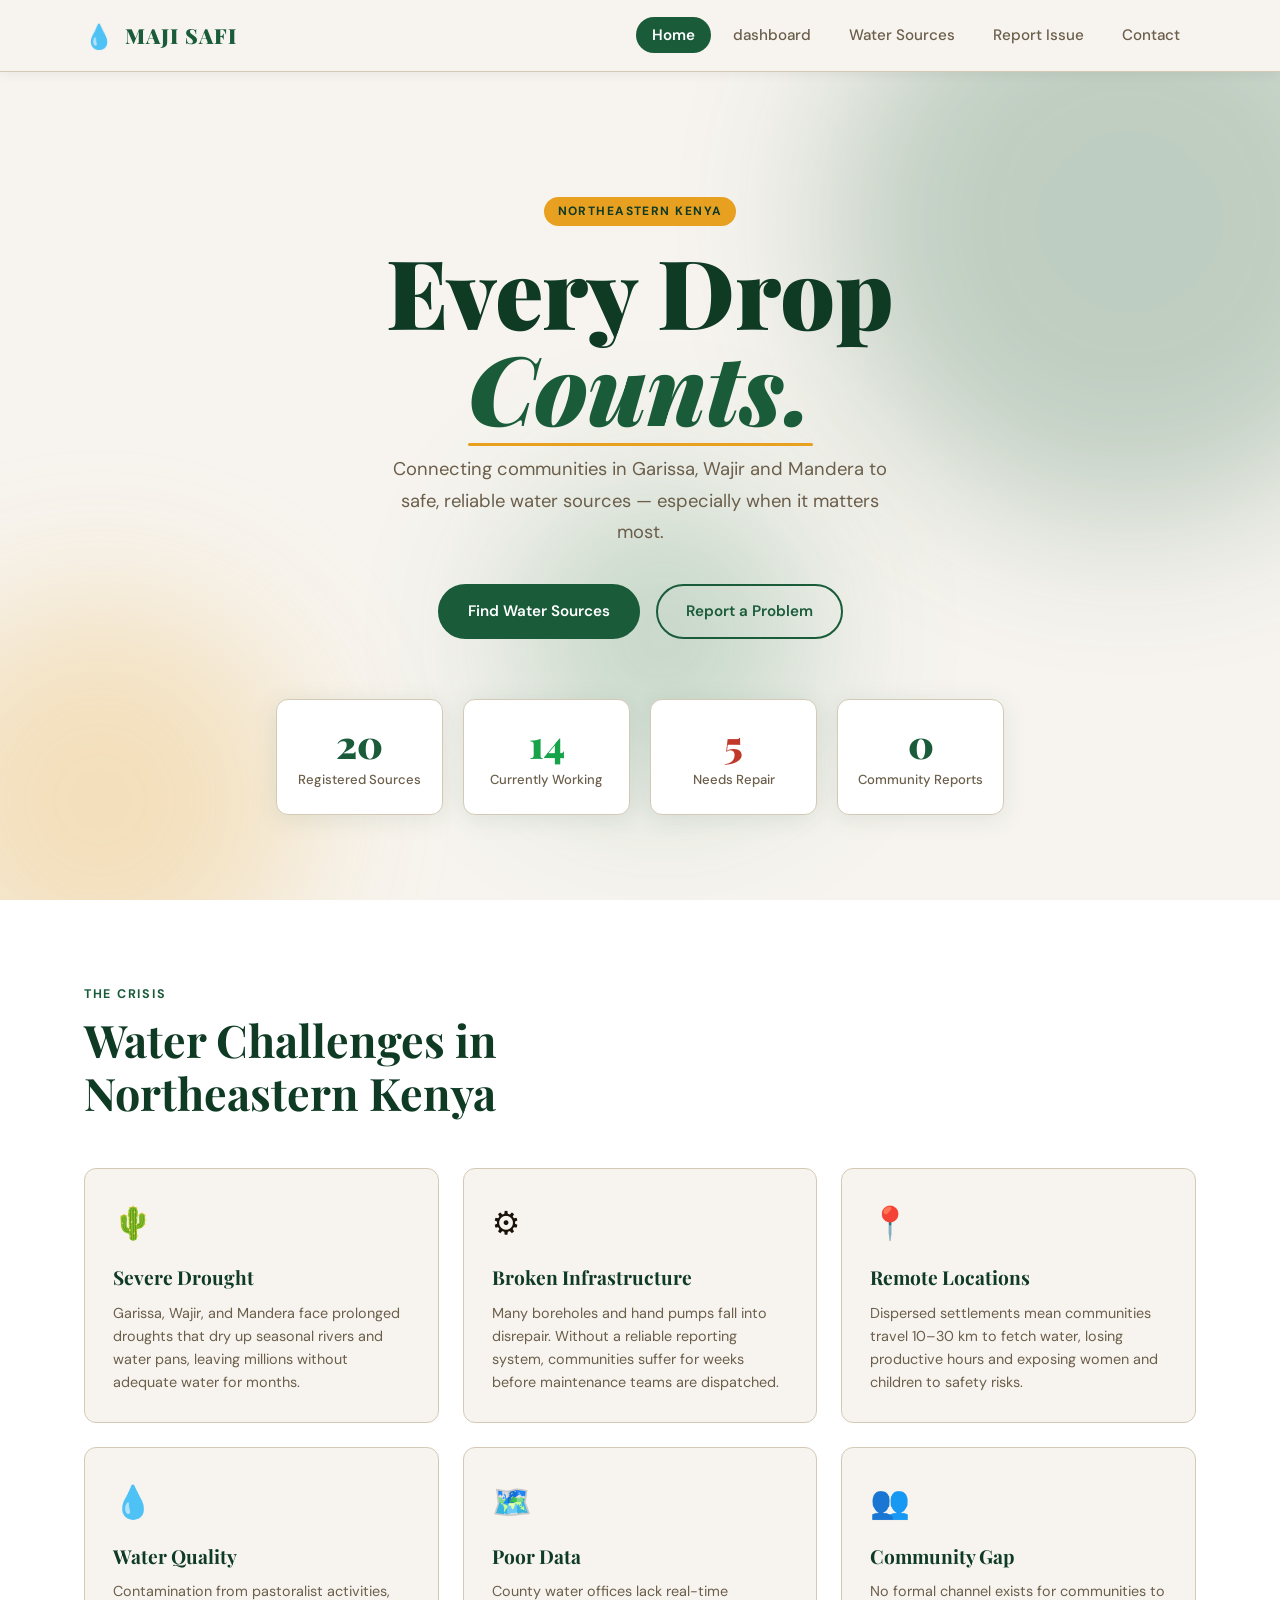
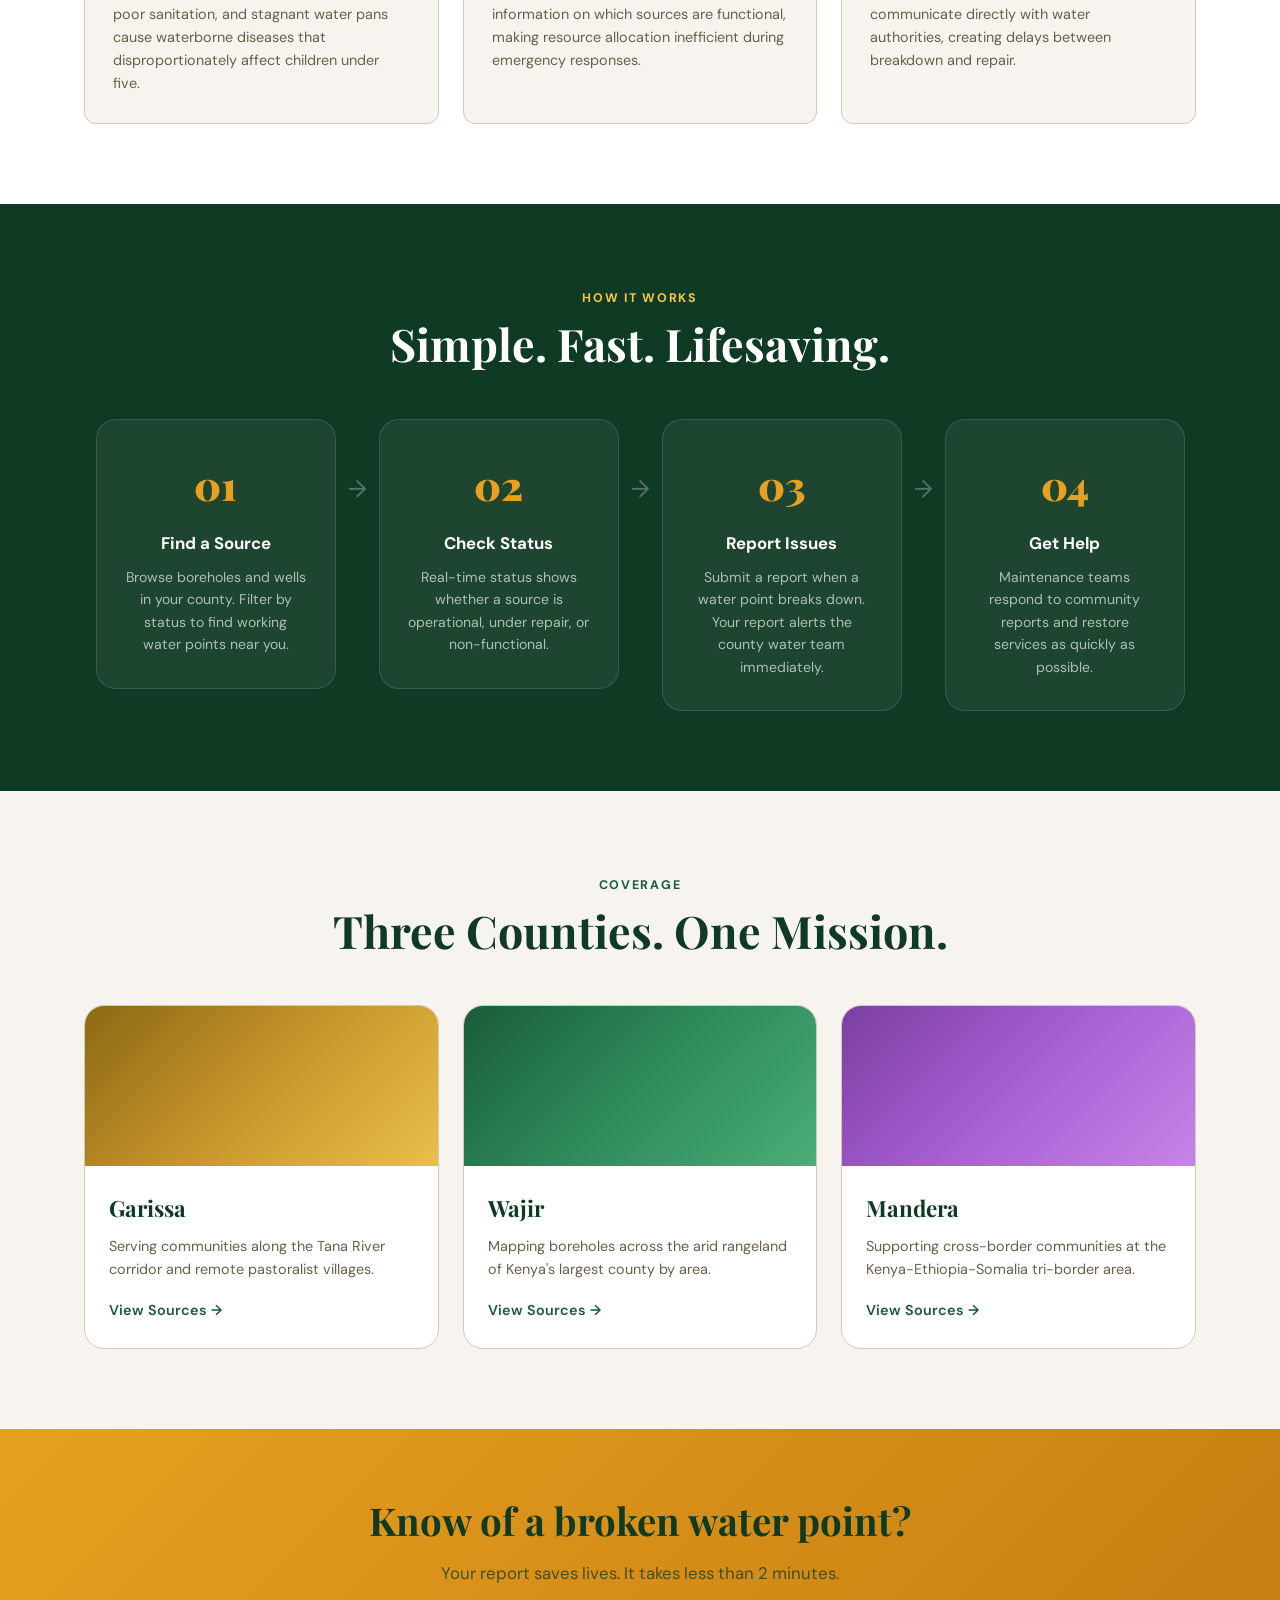
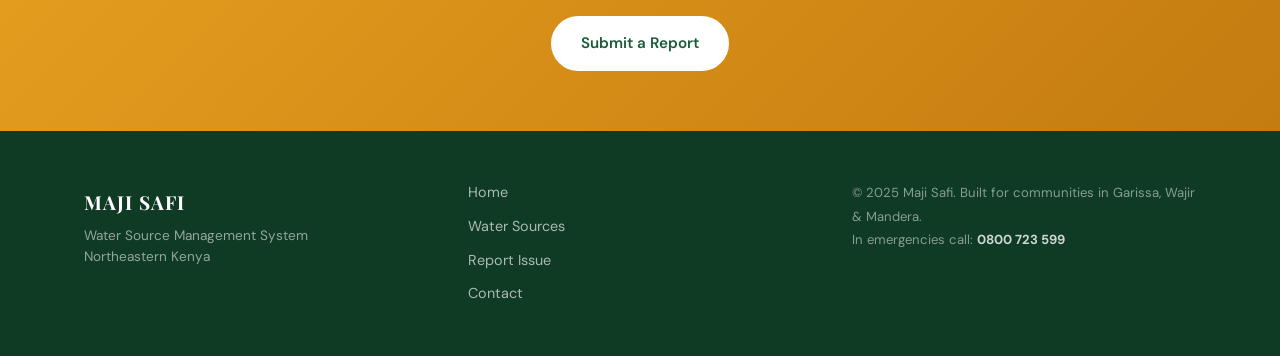
==== index.html @ 18543e9c "Initial commit" ====
<!DOCTYPE html>
<html lang="en">
<head>
  <meta charset="UTF-8" />
  <meta name="viewport" content="width=device-width, initial-scale=1.0"/>
  <title>Maji Safi Water Source Management System</title>
  <link rel="stylesheet" href="/style.css" />
  <link href="https://fonts.googleapis.com/css2?family=Playfair+Display:wght@700;900&family=DM+Sans:wght@300;400;500;600&display=swap" rel="stylesheet"/>
</head>
<body>

<!-- NAV -->
<nav class="navbar">
  <div class="nav-inner">
    <a href="index.html" class="logo">
      <span class="logo-drop">💧</span>
      <span>MAJI SAFI</span>
    </a>
    <button class="hamburger" id="hamburger" aria-label="Menu">
      <span></span><span></span><span></span>
    </button>
    <ul class="nav-links" id="navLinks">
      <li><a href="index.html" class="active">Home</a></li>
      <li><a href="/dashboard.html">dashboard</a></li>
      <li><a href="source.html">Water Sources</a></li>
      <li><a href="report.html">Report Issue</a></li>
      <li><a href="contact.html">Contact</a></li>
    </ul>
  </div>
</nav>

<!-- HERO -->
<section class="hero">
  <div class="hero-bg">
    <div class="blob blob1"></div>
    <div class="blob blob2"></div>
    <div class="blob blob3"></div>
  </div>
  <div class="hero-content">
    <span class="badge">Northeastern Kenya</span>
    <h1>Every Drop<br><em>Counts.</em></h1>
    <p class="hero-sub">Connecting communities in Garissa, Wajir and Mandera to safe, reliable water sources — especially when it matters most.</p>
    <div class="hero-cta">
      <a href="sources.html" class="btn btn-primary">Find Water Sources</a>
      <a href="report.html" class="btn btn-outline">Report a Problem</a>
    </div>
  </div>
  <div class="hero-stats">
    <div class="stat-card">
      <span class="stat-num" id="totalSources">48</span>
      <span class="stat-label">Registered Sources</span>
    </div>
    <div class="stat-card">
      <span class="stat-num working" id="workingSources">34</span>
      <span class="stat-label">Currently Working</span>
    </div>
    <div class="stat-card">
      <span class="stat-num broken" id="brokenSources">14</span>
      <span class="stat-label">Needs Repair</span>
    </div>
    <div class="stat-card">
      <span class="stat-num" id="reportsCount">0</span>
      <span class="stat-label">Community Reports</span>
    </div>
  </div>
</section>

<!-- CHALLENGES -->
<section class="section challenges-section">
  <div class="container">
    <div class="section-header">
      <span class="section-tag">The Crisis</span>
      <h2>Water Challenges in<br>Northeastern Kenya</h2>
    </div>
    <div class="challenges-grid">
      <div class="challenge-card">
        <div class="challenge-icon">🌵</div>
        <h3>Severe Drought</h3>
        <p>Garissa, Wajir, and Mandera face prolonged droughts that dry up seasonal rivers and water pans, leaving millions without adequate water for months.</p>
      </div>
      <div class="challenge-card">
        <div class="challenge-icon">⚙️</div>
        <h3>Broken Infrastructure</h3>
        <p>Many boreholes and hand pumps fall into disrepair. Without a reliable reporting system, communities suffer for weeks before maintenance teams are dispatched.</p>
      </div>
      <div class="challenge-card">
        <div class="challenge-icon">📍</div>
        <h3>Remote Locations</h3>
        <p>Dispersed settlements mean communities travel 10–30 km to fetch water, losing productive hours and exposing women and children to safety risks.</p>
      </div>
      <div class="challenge-card">
        <div class="challenge-icon">💧</div>
        <h3>Water Quality</h3>
        <p>Contamination from pastoralist activities, poor sanitation, and stagnant water pans cause waterborne diseases that disproportionately affect children under five.</p>
      </div>
      <div class="challenge-card">
        <div class="challenge-icon">🗺️</div>
        <h3>Poor Data</h3>
        <p>County water offices lack real-time information on which sources are functional, making resource allocation inefficient during emergency responses.</p>
      </div>
      <div class="challenge-card">
        <div class="challenge-icon">👥</div>
        <h3>Community Gap</h3>
        <p>No formal channel exists for communities to communicate directly with water authorities, creating delays between breakdown and repair.</p>
      </div>
    </div>
  </div>
</section>

<!-- HOW IT WORKS -->
<section class="section how-section">
  <div class="container">
    <div class="section-header center">
      <span class="section-tag">How It Works</span>
      <h2>Simple. Fast. Lifesaving.</h2>
    </div>
    <div class="steps">
      <div class="step">
        <div class="step-num">01</div>
        <h3>Find a Source</h3>
        <p>Browse boreholes and wells in your county. Filter by status to find working water points near you.</p>
      </div>
      <div class="step-arrow">→</div>
      <div class="step">
        <div class="step-num">02</div>
        <h3>Check Status</h3>
        <p>Real-time status shows whether a source is operational, under repair, or non-functional.</p>
      </div>
      <div class="step-arrow">→</div>
      <div class="step">
        <div class="step-num">03</div>
        <h3>Report Issues</h3>
        <p>Submit a report when a water point breaks down. Your report alerts the county water team immediately.</p>
      </div>
      <div class="step-arrow">→</div>
      <div class="step">
        <div class="step-num">04</div>
        <h3>Get Help</h3>
        <p>Maintenance teams respond to community reports and restore services as quickly as possible.</p>
      </div>
    </div>
  </div>
</section>

<!-- COUNTIES -->
<section class="section counties-section">
  <div class="container">
    <div class="section-header center">
      <span class="section-tag">Coverage</span>
      <h2>Three Counties. One Mission.</h2>
    </div>
    <div class="counties-grid">
      <a href="sources.html?county=Garissa" class="county-card">
        <div class="county-visual garissa"></div>
        <div class="county-info">
          <h3>Garissa</h3>
          <p>Serving communities along the Tana River corridor and remote pastoralist villages.</p>
          <span class="county-link">View Sources →</span>
        </div>
      </a>
      <a href="sources.html?county=Wajir" class="county-card">
        <div class="county-visual wajir"></div>
        <div class="county-info">
          <h3>Wajir</h3>
          <p>Mapping boreholes across the arid rangeland of Kenya's largest county by area.</p>
          <span class="county-link">View Sources →</span>
        </div>
      </a>
      <a href="sources.html?county=Mandera" class="county-card">
        <div class="county-visual mandera"></div>
        <div class="county-info">
          <h3>Mandera</h3>
          <p>Supporting cross-border communities at the Kenya-Ethiopia-Somalia tri-border area.</p>
          <span class="county-link">View Sources →</span>
        </div>
      </a>
    </div>
  </div>
</section>

<!-- CTA BANNER -->
<section class="cta-banner">
  <div class="container">
    <h2>Know of a broken water point?</h2>
    <p>Your report saves lives. It takes less than 2 minutes.</p>
    <a href="report.html" class="btn btn-white">Submit a Report</a>
  </div>
</section>

<!-- FOOTER -->
<footer class="footer">
  <div class="container footer-inner">
    <div class="footer-brand">
      <span class="logo-drop"></span>
      <strong>MAJI SAFI</strong>
      <p>Water Source Management System<br>Northeastern Kenya</p>
    </div>
    <div class="footer-links">
      <a href="index.html">Home</a>
      <a href="source.html">Water Sources</a>
      <a href="report.html">Report Issue</a>
      <a href="contact.html">Contact</a>
    </div>
    <div class="footer-note">
      <p>© 2025 Maji Safi. Built for communities in Garissa, Wajir & Mandera.</p>
      <p>In emergencies call: <strong>0800 723 599</strong></p>
    </div>
  </div>
</footer>

<script src="main.js"></script>
</body>
</html>
---- style.css ----
:root{
  --primary: #1a5c3a;
  --primary-light: #2a7a50;
  --primary-dark: #0f3a24;
  --accent: #e8a020;
  --accent-light: #f5c64a;
  --danger: #c0392b;
  --warning: #e67e22;
  --surface: #f7f4ef;
  --surface2: #ede9e0;
  --text: #1a1208;
  --text-muted: #6b5e4b;
  --border: #d4c9b5;
  --white: #ffffff;
  --shadow: 0 4px 24px rgba(26,92,58,0.10);
  --shadow-md: 0 8px 40px rgba(26,92,58,0.14);
  --radius: 12px;
  --radius-lg: 20px;
  --font-display: 'Playfair Display', Georgia, serif;
  --font-body: 'DM Sans', system-ui, sans-serif;
  --nav-h: 72px;
}
*, *::before, *::after {
     box-sizing: border-box;
     margin: 0;
     padding: 0;
     }
html { 
    scroll-behavior: smooth; 
}
body { 
    font-family: var(--font-body);
     background: var(--surface); 
     color: var(--text); 
     line-height: 1.65;
      min-height: 100vh; }
a { color: inherit; 
    text-decoration: none;
 }
 .container {
     max-width: 1160px;
     margin: 0 auto;
     padding: 0 24px; 
    }
.section {
     padding: 80px 0; 
    }
.mt-section { 
    margin-top: 64px;
 }
.mt-1 { 
    margin-top: 12px;
 }
.btn-block {
     width: 100%;
     }
.center {
     text-align: center;
     }
     

.navbar {
    position: sticky; 
    top: 0;
    z-index: 100; 
    height: var(--nav-h); 
    background: rgba(247,244,239,0.96);
    backdrop-filter: blur(12px); 
    border-bottom: 1px solid var(--border);
    box-shadow: 0 2px 12px rgba(0,0,0,0.06); 
        }
.nav-inner { 
    max-width: 1160px;
     margin: 0 auto;
      padding: 0 24px;
       height: 100%;
        display: flex; 
        align-items: center;
         justify-content: space-between; 
        }
.logo { 
    display: flex; 
    align-items: center;
    gap: 10px; 
    font-family: var(--font-display);
    font-size: 1.3rem; 
    font-weight: 900;
    color: var(--primary);
    letter-spacing: 0.05em;
     }
.logo-drop {
     font-size: 1.5rem; 
    }
.nav-links { 
    display: flex;
    list-style: none;
    gap: 6px;
    align-items: center;
 }
.nav-links a {
     padding: 8px 16px;
      border-radius: 30px; 
      font-weight: 500; 
      font-size: 0.95rem; 
      color: var(--text-muted); 
      transition: all 0.2s; 
    }
.nav-links a:hover { 
    color: var(--primary); 
    background: var(--surface2); 
}
.nav-links a.active { 
    background: var(--primary); 
    color: var(--white); 
    font-weight: 600;
 }
.hamburger { 
    display: none; 
    flex-direction: column; 
    gap: 5px; 
    background: none; 
    border: none; 
    cursor: pointer; 
    padding: 6px; 
}
.hamburger span {
     display: block; 
     width: 26px; 
     height: 2px; 
     background: var(--primary); 
     border-radius: 2px; 
     transition: all 0.3s; 
    }
    
.btn {
    display: inline-flex; 
    align-items: center; 
    justify-content: center; 
    gap: 8px;
    padding: 13px 28px; 
    border-radius: 40px;
    font-family: var(--font-body);
    font-weight: 600; 
    font-size: 0.95rem;
    cursor: pointer; 
    transition: all 0.25s; 
    border: 2px solid transparent; 
        }
.btn-primary {
     background: var(--primary);
      color: var(--white);
       border-color: var(--primary);
     }
.btn-primary:hover { 
    background: var(--primary-light); 
    border-color: var(--primary-light); 
    transform: translateY(-2px); 
    box-shadow: var(--shadow-md);
 }
.btn-outline {
     background: transparent;
      color: var(--primary);
       border-color: var(--primary);
     }
.btn-outline:hover { 
    background: var(--primary);
     color: var(--white); 
    }
.btn-white { 
    background: var(--white);
     color: var(--primary);
      border-color: var(--white); 
    }
.btn-white:hover { 
    background: var(--surface2);
 }
.btn-sm { 
    padding: 8px 18px;
     font-size: 0.875rem;
      border-radius: 30px; 
    }


.badge {
     display: inline-block; 
     background: var(--accent); 
     color: var(--primary-dark); 
     font-weight: 700; 
     font-size: 0.75rem; 
     letter-spacing: 0.12em; 
     text-transform: uppercase; 
     padding: 5px 14px; 
     border-radius: 30px; 
     margin-bottom: 16px; 
    }
.section-header {
     margin-bottom: 48px;
     }
.section-header.center { 
    text-align: center;
 }
.section-tag {
     display: inline-block; 
     font-size: 0.78rem; 
     font-weight: 700; 
     letter-spacing: 0.14em; 
     text-transform: uppercase; 
     color: var(--primary); 
     margin-bottom: 8px; 
    }
.section-header h2 {
     font-family: var(--font-display); 
     font-size: clamp(1.8rem, 4vw, 2.8rem); 
     font-weight: 700;
      color: var(--primary-dark); 
      line-height: 1.2; 
    }
.section-header p {
     color: var(--text-muted); 
     margin-top: 12px; 
     max-width: 540px; 
    }
.section-header.center p {
     margin: 12px auto 0;
     }

.hero { 
    position: relative;
     min-height: calc(100vh - var(--nav-h)); 
     display: flex; 
     flex-direction: column; 
     justify-content: center; 
     overflow: hidden; 
     padding: 80px 24px 40px; 
    }
.hero-bg { 
    position: absolute; 
    inset: 0; 
    pointer-events: none; 
    overflow: hidden; 
}
.blob { 
    position: absolute; 
    border-radius: 50%; 
    filter: blur(80px); 
    opacity: 0.25; 
}
.blob1 { 
    width: 600px; 
    height: 600px; 
    background: var(--primary); 
    top: -150px; 
    right: -150px; 
    animation: float 8s ease-in-out infinite;
 }
.blob2 {
     width: 400px;
      height: 400px; 
      background: var(--accent); 
      bottom: -100px; 
      left: -100px;
    animation: float 10s ease-in-out infinite reverse;
 }
.blob3 { 
    width: 300px; 
    height: 300px; 
    background: var(--primary-light); 
    top: 50%;
    left: 40%; 
    animation: float 12s ease-in-out infinite 2s; 
}
@keyframes float { 
    0%,100%{transform:translateY(0)} 50%{transform:translateY(-30px)}
 }
.hero-content {
    max-width: 700px;
    margin: 0 auto;
    text-align: center;
    position: relative;
    animation: fadeUp 0.8s ease forwards;
}
@keyframes fadeUp{
    from{opacity: 0;
    transform: translateY(30px)}to{opacity: 1;
    transform: translateY(0)}
}
.hero-content h1{
    font-family: var(--font-display);
    font-size: clamp(3rem,8vw,6rem);
    font-weight: 900;
    line-height: 1.0;
    color: var(--primary-dark);
    margin-bottom: 20px;
}
.hero-content h1 em{
    font-style: italic;
    color: var(--primary);
    position: relative;
}
.hero-content h1 em::after{
    content: '';
    position: absolute;
    bottom: 4px;
    left: 0;
    right: 0;
    height:3px;
    background-color: var(--accent);
    border-radius: 2px;
}
.hero-sub{
    font-size: 1.15rem;
    color: var(--text-muted);
    max-width: 520px;
    margin: 0 auto 36px;
    line-height: 1.7;
}
.hero-cta{
    display: flex;
    gap: 16px;
    justify-content: center;
    flex-wrap: wrap;
}

.hero-stats{
display: grid;
grid-template-columns: repeat(4,1fr);
gap: 20px;
max-width: 800px;
margin: 60px auto 0;
position: relative;
animation: fadeUp 0.8s ease 0.3s both;
}
.stat-card{
    background: var(--white);
    border: 1px solid var(--border);
    border-radius: var(--radius);
    padding: 24px 20px;
    text-align: center;
    box-shadow: var(--shadow);
}
.stat-num{
    display: block;
    font-family: var(--font-display);
    font-size: 2.4rem;
    font-weight: 900;
    color: var(--primary);
    line-height: 1;
}
.stat-num.working{
    color: #16a34a;
}

.stat-num.broken{
    color: var(--danger);
}

.stat-label{
    font-size: 0.82rem;
    color: var(--text-muted);
    font-weight: 500;
    display: block;
    margin-top: 6px;
}

.challenges-section { 
    background: var(--white);
 }
.challenges-grid {
     display: grid;
      grid-template-columns: repeat(3, 1fr); 
      gap: 24px;
     }
.challenge-card {
     background: var(--surface); 
     border: 1px solid var(--border);
      border-radius: var(--radius); 
      padding: 28px;
       transition: transform 0.2s, box-shadow 0.2s; 
    }
.challenge-card:hover { 
    transform: translateY(-4px);
     box-shadow: var(--shadow-md);
     }
.challenge-icon { 
    font-size: 2rem; 
    margin-bottom: 12px;
 }
.challenge-card h3 {
     font-family: var(--font-display);
      font-size: 1.2rem; 
      color: var(--primary-dark);
       margin-bottom: 8px;
     }
.challenge-card p {
     font-size: 0.9rem; 
     color: var(--text-muted);
      line-height: 1.6;
     }

.how-section {
     background: var(--primary-dark); 
    }
.how-section .section-tag {
     color: var(--accent-light);
    }
.how-section h2 {
     color: var(--white);
     }
.steps { 
    display: flex; 
    align-items: flex-start; 
    gap: 12px; 
    flex-wrap: wrap; 
    justify-content: center; 
}
.step { 
    background: rgba(255,255,255,0.06); 
    border: 1px solid rgba(255,255,255,0.12); 
    border-radius: var(--radius-lg); 
    padding: 32px 28px; 
    flex: 1; 
    min-width: 200px; 
    max-width: 240px; 
    text-align: center; 
}
.step-num { 
    font-family: var(--font-display); 
    font-size: 2.5rem; 
    font-weight: 900; 
    color: var(--accent);
     margin-bottom: 12px;
     }
.step h3 { 
    color: var(--white); 
    font-size: 1.05rem;
     margin-bottom: 8px;
     }
.step p { 
    color: rgba(255,255,255,0.65);
     font-size: 0.88rem; 
     line-height: 1.6; }
.step-arrow {
     color: rgba(255,255,255,0.3); 
     font-size: 1.5rem;
      padding-top: 50px;
     }

.counties-grid {
     display: grid; 
     grid-template-columns: repeat(3, 1fr);
      gap: 24px; 
    }
.county-card { 
    background: var(--white); 
    border: 1px solid var(--border); 
    border-radius: var(--radius-lg); 
    overflow: hidden; 
    display: block; 
    transition: transform 0.2s, 
    box-shadow 0.2s; }
.county-card:hover {
     transform: translateY(-6px); 
    box-shadow: var(--shadow-md); 
}
.county-visual {
     height: 160px; 
    background-size: cover;
     background-position: center;
     }
.garissa { 
    background: linear-gradient(135deg, #8B6914 0%, #c8952c 50%, #e8c04a 100%);
 }
.wajir { 
    background: linear-gradient(135deg, #1a5c3a 0%, #2e8b5a 50%, #4aad78 100%); }
.mandera { 
    background: linear-gradient(135deg, #7b3fa0 0%, #a85fd4 50%, #c784e8 100%); }
.county-info { 
    padding: 24px; }
.county-info h3 { 
    font-family: var(--font-display);
     font-size: 1.4rem; 
    color: var(--primary-dark); 
    margin-bottom: 8px;
 }
.county-info p { 
    font-size: 0.9rem;
     color: var(--text-muted);
      line-height: 1.6;
       margin-bottom: 16px;
 }
.county-link { 
    color: var(--primary);
     font-weight: 600; 
     font-size: 0.9rem;
 }

.cta-banner {
     background: linear-gradient(135deg, var(--accent) 0%, #c47b10 100%); 
     padding: 60px 0; 
     text-align: center;
     }
.cta-banner h2 {
     font-family: var(--font-display); 
     font-size: clamp(1.6rem, 4vw, 2.4rem); 
     color: var(--primary-dark);
      margin-bottom: 8px;
     }
.cta-banner p { 
    color: rgba(15,58,36,0.75); 
    margin-bottom: 28px; 
    font-size: 1.05rem; 
}

.page-hero { 
    background: linear-gradient(135deg, var(--primary-dark) 0%, var(--primary) 100%); padding: 60px 0 50px; position: relative; overflow: hidden; }
.page-hero::before {
     content: ''; 
     position: absolute;
      width: 400px;
       height: 400px;
        background: rgba(255,255,255,0.03);
         border-radius: 50%; 
         top: -100px; 
         right: -100px;
         }
.page-hero .badge { 
    background: rgba(255,255,255,0.15);
     color: var(--accent-light); 
    }
.page-hero h1 {
     font-family: var(--font-display);
      font-size: clamp(2rem, 5vw, 3.5rem);
       font-weight: 900; 
       color: var(--white);
        margin-bottom: 12px
        ; }
.page-hero p { 
    color: rgba(255,255,255,0.75); 
    max-width: 500px; 
    font-size: 1.05rem;
 }

.filters-bar { 
    background: var(--white); 
    border-bottom: 1px solid var(--border); 
    padding: 20px 0;
     position: sticky;
     top: var(--nav-h);
      z-index: 50; 
      box-shadow: 0 2px 8px rgba(0,0,0,0.04); 
    }
.filters-bar .container { 
    display: flex; 
    gap: 16px; 
    align-items: center;
     flex-wrap: wrap;
 }
.search-wrap { 
    flex: 1;
     min-width: 200px;
      position: relative; 
}
.search-icon {
     position: absolute; 
     left: 14px; 
     top: 50%; 
     transform: translateY(-50%); 
     font-size: 1rem;
     }
.search-input { 
    width: 100%; 
    padding: 10px 16px 10px 40px;
     border: 1.5px solid var(--border); 
     border-radius: 30px; 
     font-family: var(--font-body); 
     font-size: 0.9rem;
      background: var(--surface); 
      color: var(--text); 
      transition: border-color 0.2s;
     }
.search-input:focus {
     outline: none;
      border-color: var(--primary); 
      background: var(--white);
     }
.filter-group {
     display: flex;
      align-items: center; 
      gap: 8px;
       flex-shrink: 0; 
    }
.filter-group label {
     font-size: 0.82rem;
      font-weight: 600; 
      color: var(--text-muted);
       white-space: nowrap; 
    }
.filter-select { 
    padding: 9px 14px; 
    border: 1.5px solid var(--border);
     border-radius: 30px; 
     font-family: var(--font-body); 
     font-size: 0.875rem; 
     background: var(--surface); 
     color: var(--text); 
     cursor: pointer; 
     transition: border-color 0.2s; 
    }
.filter-select:focus {
     outline: none; 
     border-color: var(--primary);
     }

.results-meta { 
    display: flex; 
    justify-content: space-between;
     align-items: center; 
     margin-bottom: 24px; 
     flex-wrap: wrap;
      gap: 12px; }
#resultsCount {
     color: var(--text-muted); 
     font-size: 0.9rem;
     }
.legend {
     display: flex;
      gap: 16px;
      align-items: center;
       font-size: 0.875rem; 
       color: var(--text-muted); 
    }
.dot {
     width: 10px; height: 10px; 
     border-radius: 50%;
      display: inline-block; 
      margin-right: 4px;
     }
.dot-green { 
    background: #16a34a;
 }
.dot-red {
     background: var(--danger);
     }
.dot-yellow { 
    background: var(--warning); 
}

.sources-grid {
     display: grid;
      grid-template-columns: repeat(auto-fill, minmax(300px, 1fr));
       gap: 20px;
     }
.source-card {
     background: var(--white); 
     border: 1px solid var(--border);
      border-radius: var(--radius);
       overflow: hidden;
        transition: transform 0.2s, box-shadow 0.2s; animation: cardIn 0.3s ease both;
     }
@keyframes cardIn { 
    from{opacity:0;transform:scale(0.97)} to{opacity:1;transform:scale(1)} 
}
.source-card:hover {
     transform: translateY(-4px); 
     box-shadow: var(--shadow-md);
     }
.source-card-top {
     padding: 20px;
      border-bottom: 1px solid var(--border);
       display: flex; 
       justify-content: space-between;
        align-items: flex-start; 
        gap: 10px;
     }
.source-card-top h3 {
     font-family: var(--font-display); 
     font-size: 1.05rem; 
     color: var(--primary-dark);
      line-height: 1.3; 
    }
.status-badge { 
    display: inline-flex; 
    align-items: center; 
    gap: 5px; padding: 4px 12px; 
    border-radius: 20px; 
    font-size: 0.78rem;
     font-weight: 700;
      flex-shrink: 0; }
.status-working {
     background: #dcfce7;
      color: #15803d;
     }
.status-broken { 
    background: #fee2e2; 
    color: #b91c1c;
 }
.status-repair {
     background: #fef3c7; 
     color: #b45309; 
    }
.source-card-body {
     padding: 16px 20px; 
    }
.source-meta {
     display: flex;
      flex-direction: column;
       gap: 6px; 
    }
.source-meta-row {
     display: flex; 
     align-items: center;
      gap: 8px;
       font-size: 0.875rem;
        color: var(--text-muted); 
    }
.source-meta-row strong {
     color: var(--text);
      min-width: 70px;
       font-size: 0.82rem;
     }
.source-card-foot { 
    padding: 12px 20px; 
    border-top: 1px solid var(--border); 
    display: flex; 
    justify-content: space-between; 
    align-items: center;
     font-size: 0.8rem; 
     color: var(--text-muted); 
     background: var(--surface)
     ; }
.source-type-tag { 
    background: var(--primary); 
    color: var(--white);
     padding: 3px 10px; 
     border-radius: 20px;
      font-size: 0.75rem;
       font-weight: 600;
     }
.empty-state {
     text-align: center;
      padding: 60px 20px; 
      color: var(--text-muted);
     }
.empty-state p {
     margin-bottom: 16px;
      font-size: 1.1rem;
     }

.report-layout { 
    display: grid;
     grid-template-columns: 1fr 380px; 
     gap: 40px;
      align-items: start;
     }
.report-form-wrap h2 { 
    font-family: var(--font-display);
     font-size: 1.8rem; 
     color: var(--primary-dark); 
     margin-bottom: 6px;
     }
.form-intro {
     color: var(--text-muted); 
     margin-bottom: 32px; 
    }
.form-row { 
    display: grid;
     grid-template-columns: 1fr 1fr;
      gap: 20px; 
    }
.form-group {
     margin-bottom: 20px;
     }
.form-group label { 
    display: block; 
    font-size: 0.875rem; 
    font-weight: 600; 
    color: var(--text);
     margin-bottom: 6px; 
    }
.req { 
    color: var(--danger);
 }
.optional {
     color: var(--text-muted);
      font-weight: 400; 
    }
.form-group input, .form-group select, .form-group textarea {
     width: 100%; 
     padding: 12px 16px; 
     border: 1.5px solid var(--border);
      border-radius: var(--radius); 
      font-family: var(--font-body); 
      font-size: 0.9rem; color: var(--text); 
      background: var(--white);
       transition: border-color 0.2s,
       box-shadow 0.2s;
     }
.form-group input:focus, .form-group select:focus, .form-group textarea:focus {
     outline: none;
      border-color: var(--primary); 
     box-shadow: 0 0 0 3px rgba(26,92,58,0.1);
     }
.form-group input.error, .form-group select.error, .form-group textarea.error {
     border-color: var(--danger); 
     box-shadow: 0 0 0 3px rgba(192,57,43,0.1); 
    }
.form-group textarea { 
    resize: vertical; 
    min-height: 120px; 
}
.field-error { 
    display: block; 
    font-size: 0.8rem;
     color: var(--danger); 
     margin-top: 4px;
      min-height: 18px;
 }
#charCount { 
    font-size: 0.8rem; 
    color: var(--text-muted);
 }
.gps-row { 
    display: flex;
     gap: 10px; 
}
.gps-row input { 
    flex: 1; 
}
#gpsStatus { 
    display: block;
     font-size: 0.8rem;
      color: var(--text-muted);
       margin-top: 4px;
 }

.severity-options {
     display: flex; gap: 12px;
     flex-wrap: wrap;
 }
.severity-opt {
     cursor: pointer; 
}
.severity-opt input { 
    display: none;
 }
.sev-badge { 
    display: inline-block;
     padding: 8px 20px;
      border-radius: 30px; 
      font-size: 0.85rem; font-weight: 600;
       border: 2px solid transparent;
        cursor: pointer; 
        transition: all 0.2s;
     }
.sev-low {
     background: #dcfce7;
      color: #15803d;
       border-color: #86efac; 
    }
.sev-med { background: #fef3c7; color: #b45309; border-color: #fcd34d; }
.sev-high { background: #fee2e2; color: #b91c1c; border-color: #fca5a5; }
.severity-opt input:checked + .sev-low { background: #16a34a; color: white; border-color: #16a34a; }
.severity-opt input:checked + .sev-med { background: var(--warning); color: white; border-color: var(--warning); }
.severity-opt input:checked + .sev-high { background: var(--danger); color: white; border-color: var(--danger); }

/* CHECKBOX */
.form-check { display: flex; gap: 10px; align-items: flex-start; margin-bottom: 24px; }
.form-check input[type="checkbox"] { width: 18px; height: 18px; flex-shrink: 0; margin-top: 2px; accent-color: var(--primary); }
.form-check label { font-size: 0.875rem; color: var(--text-muted); line-height: 1.5; cursor: pointer; }

/* SIDEBAR */
.report-sidebar { background: var(--white); border: 1px solid var(--border); border-radius: var(--radius-lg); padding: 28px; position: sticky; top: calc(var(--nav-h) + 24px); }
.report-sidebar h3 { font-family: var(--font-display); font-size: 1.2rem; color: var(--primary-dark); margin-bottom: 6px; }
.sidebar-intro { font-size: 0.875rem; color: var(--text-muted); margin-bottom: 20px; }
.no-reports { color: var(--text-muted); font-size: 0.875rem; text-align: center; padding: 20px 0; }
.report-item { background: var(--surface); border: 1px solid var(--border); border-radius: var(--radius); padding: 14px; margin-bottom: 12px; font-size: 0.85rem; }
.report-item-header { display: flex; justify-content: space-between; margin-bottom: 6px; }
.report-item-loc { font-weight: 600; color: var(--primary-dark); }
.report-item-date { color: var(--text-muted); font-size: 0.78rem; }
.report-item-issue { color: var(--text-muted); }
.report-item-sev { display: inline-block; margin-top: 6px; padding: 2px 8px; border-radius: 20px; font-size: 0.75rem; font-weight: 700; }
.sev-Low { background: #dcfce7; color: #15803d; }
.sev-Medium { background: #fef3c7; color: #b45309; }
.sev-High { background: #fee2e2; color: #b91c1c; }

/* MODAL */
.modal-overlay { position: fixed; inset: 0; background: rgba(0,0,0,0.5); backdrop-filter: blur(4px); z-index: 200; display: flex; align-items: center; justify-content: center; padding: 20px; animation: fadeIn 0.2s ease; }
@keyframes fadeIn { from{opacity:0} to{opacity:1} }
.modal { background: var(--white); border-radius: var(--radius-lg); padding: 40px; max-width: 440px; width: 100%; text-align: center; animation: slideUp 0.3s ease; }
@keyframes slideUp { from{transform:translateY(20px);opacity:0} to{transform:translateY(0);opacity:1} }
.modal-icon { font-size: 3rem; margin-bottom: 16px; }
.modal h3 { font-family: var(--font-display); font-size: 1.6rem; color: var(--primary-dark); margin-bottom: 12px; }
.modal p { color: var(--text-muted); margin-bottom: 8px; font-size: 0.95rem; line-height: 1.6; }
.modal-actions { display: flex; gap: 12px; justify-content: center; margin-top: 24px; }

/* CONTACT PAGE */
.emergency-banner { background: #fee2e2; border: 1.5px solid #fca5a5; border-radius: var(--radius); padding: 20px 24px; display: flex; align-items: center; gap: 16px; margin-bottom: 60px; }
.emergency-icon { font-size: 2rem; flex-shrink: 0; }
.emergency-banner strong { display: block; font-size: 1.05rem; color: #b91c1c; margin-bottom: 4px; }
.emergency-banner p { color: var(--text-muted); font-size: 0.9rem; }
.emergency-banner a { color: var(--danger); font-size: 1.1rem; }
.offices-grid { display: grid; grid-template-columns: repeat(3, 1fr); gap: 24px; margin-bottom: 24px; }
.office-card { background: var(--white); border: 1px solid var(--border); border-radius: var(--radius-lg); overflow: hidden; transition: box-shadow 0.2s; }
.office-card:hover { box-shadow: var(--shadow-md); }
.office-flag { height: 6px; }
.garissa-flag { background: linear-gradient(90deg, #8B6914, #c8952c); }
.wajir-flag { background: linear-gradient(90deg, #1a5c3a, #2e8b5a); }
.mandera-flag { background: linear-gradient(90deg, #7b3fa0, #a85fd4); }
.office-body { padding: 24px; }
.office-body h3 { font-family: var(--font-display); font-size: 1.4rem; color: var(--primary-dark); margin-bottom: 4px; }
.office-dept { font-size: 0.8rem; color: var(--text-muted); font-weight: 600; text-transform: uppercase; letter-spacing: 0.06em; margin-bottom: 20px; }
.contact-list { display: flex; flex-direction: column; gap: 12px; }
.contact-item { display: flex; gap: 12px; align-items: flex-start; font-size: 0.875rem; }
.contact-item > span { font-size: 1rem; flex-shrink: 0; }
.contact-item strong { display: block; font-size: 0.78rem; color: var(--text-muted); font-weight: 600; text-transform: uppercase; letter-spacing: 0.05em; margin-bottom: 2px; }
.contact-item a { color: var(--primary); font-weight: 500; }
.contact-item a:hover { text-decoration: underline; }
.coordinators-grid { display: grid; grid-template-columns: repeat(3, 1fr); gap: 16px; }
.coordinator-card { background: var(--white); border: 1px solid var(--border); border-radius: var(--radius); padding: 20px; display: flex; gap: 14px; align-items: center; transition: box-shadow 0.2s; }
.coordinator-card:hover { box-shadow: var(--shadow); }
.coord-avatar { 
    font-size: 2.5rem; 
}
.coord-info { 
    display: flex; flex-direction: column; gap: 3px;
 }
.coord-info h4 { 
    font-weight: 600; color: var(--primary-dark); font-size: 0.95rem;
 }
.coord-county { 
    font-size: 0.8rem; color: var(--text-muted); 
}
.coord-phone { 
    font-size: 0.82rem; color: var(--primary); font-weight: 500;
 }
.coord-phone:hover {
     text-decoration: underline; }
.partners-grid {
     display: grid; 
     grid-template-columns: repeat(4, 1fr);
      gap: 16px; }
.partner-card {
     background: var(--white); 
     border: 1px solid var(--border); 
     border-radius: var(--radius);
      padding: 20px; 
     transition: box-shadow 0.2s; }
.partner-card:hover { 
    box-shadow: var(--shadow);
 }
.partner-card h4 { 
    font-family: var(--font-display);
     font-size: 1.05rem;
      color: var(--primary-dark); 
     margin-bottom: 4px;
 }
.partner-card p { 
    
    font-size: 0.82rem;
     color: var(--text-muted); 
     margin-bottom: 8px; 
}
.partner-card a {
     font-size: 0.82rem;
      color: var(--primary);
       font-weight: 500; 
    }
.partner-card a:hover {
     text-decoration: underline; }

.dash-header {
  background: linear-gradient(135deg, var(--primary-dark) 0%, var(--primary) 100%);
  padding: 48px 0 40px;
  position: relative;
  overflow: hidden;
}
.dash-header::before {
  content: '';
  position: absolute;
  width: 500px; height: 500px;
  background: rgba(255,255,255,0.03);
  border-radius: 50%;
  top: -200px; right: -100px;
}
.dash-header .container { 
    display: flex;
    justify-content: space-between; 
    align-items: flex-end;
     gap: 24px;
     flex-wrap: wrap; 
}
.dash-header-left .badge { 
    
    background: rgba(255,255,255,0.15);
     color: var(--accent-light);
 }
.dash-header-left h1 { 
    font-family: var(--font-display);
     font-size: clamp(1.8rem,4vw,3rem);
     font-weight: 900;
      color: var(--white);
       margin-bottom: 8px; }
.dash-header-left p {
    color: rgba(255,255,255,0.7); 
    font-size: 1rem;
 }
.dash-header-right { display: flex; align-items: center; gap: 16px; flex-wrap: wrap; 
}
.last-updated {
     display: flex;
      align-items: center;
      gap: 8px; 
      color: rgba(255,255,255,0.7); 
      font-size: 0.85rem;
     }
.last-updated strong { 
    color: var(--white); }
.pulse-dot { 
    width: 10px; height: 10px;
     background: #4ade80; 
     border-radius: 50%;
      animation: pulse 2s infinite; 
      flex-shrink: 0; 
    }
@keyframes pulse {
     0%,100%{box-shadow:0 0 0 0 rgba(74,222,128,0.4)} 50%{box-shadow:0 0 0 8px rgba(74,222,128,0)} }


.dash-section { padding: 32px 0; }

/* KPI */
.kpi-grid { 
    display: grid;
     grid-template-columns: repeat(5,1fr); 
    gap: 16px;
 }
.kpi-card {
     background: var(--white); border: 1px solid var(--border); border-radius: var(--radius); padding: 22px 20px; display: flex; flex-direction: column; gap: 8px; position: relative; overflow: hidden; transition: transform 0.2s, box-shadow 0.2s; animation: fadeUp 0.5s ease both; }
.kpi-card:hover { 
    
    transform: translateY(-3px); box-shadow: var(--shadow-md); 
}
.kpi-card::before { 
    content: ''; position: absolute; top: 0; left: 0; right: 0; height: 3px; 
}
.kpi-total::before   {
     background: var(--primary);
     }
.kpi-working::before {
     background: #16a34a;
     }
.kpi-broken::before  {
     background: var(--danger); 
    }
.kpi-repair::before  {
     background: var(--warning); 
    
    }
.kpi-reports::before {
     background: var(--accent);
     }
.kpi-icon {
     font-size: 1.6rem;
     }
.kpi-body { 
    display: flex; 
    flex-direction: column;
     gap: 2px;
 }
.kpi-num { 
    font-family: var(--font-display); 
    font-size: 2.2rem; font-weight: 900;
     color: var(--primary-dark);
      line-height: 1; 
}
.kpi-label {
     font-size: 0.8rem;
      color: var(--text-muted); 
      font-weight: 600; 
      text-transform: uppercase; 
      letter-spacing: 0.06em; 
    }
.kpi-trend { 
    font-size: 0.78rem; font-weight: 600; 
}
.kpi-trend.up { 
    color: #16a34a;
 }
.kpi-trend.down {
     color: var(--danger);
     }
.kpi-trend.neutral {
     color: var(--warning); 
    }

.charts-grid { 
    
    display: grid;
     grid-template-columns: 300px 1fr 1fr;
      gap: 20px; 
      align-items: start;
     }
.chart-card { 
    background: var(--white); 
    border: 1px solid var(--border);
    border-radius: var(--radius-lg); 
    padding: 24px;
     animation: fadeUp 0.5s ease 0.1s both;
     }
.chart-card-header {
     margin-bottom: 20px;
    
    
    }
.chart-card-header h3 { 
    font-family: var(--font-display); 
    font-size: 1.1rem;
     color: var(--primary-dark); 
     margin-bottom: 2px; }
.chart-subtitle { 
    font-size: 0.8rem;
     color: var(--text-muted);
     }

.donut-wrap {
     position: relative;
      width: 180px;
       height: 180px; 
       margin: 0 auto 20px; 
    }
.donut-svg {
     width: 100%; 
     height: 100%; 
     transform: rotate(-90deg);
     }
.donut-bg {
     fill: none; 
     stroke: var(--surface2); 
     stroke-width: 16; 
    }
.donut-seg { 
    fill: none; 
    stroke-width: 16; 
    stroke-linecap: butt; 
    transition: stroke-dasharray 0.8s ease,
     stroke-dashoffset 0.8s ease;
     }
.seg-working { 
    stroke: #16a34a; 
}
.seg-broken  { 
    stroke: var(--danger); 
}
.seg-repair  {
     stroke: var(--warning);
     }
.donut-center {
     position: absolute; 
     top: 50%; left: 50%; 
     transform: translate(-50%,-50%); 
     text-align: center; 
    }
.donut-pct { 
    display: block; 
    font-family: var(--font-display); 
    font-size: 1.8rem;
     font-weight: 900; 
    color: var(--primary-dark); 
    line-height: 1; 
}
.donut-lbl { 
    font-size: 0.72rem; 
    color: var(--text-muted); 
    font-weight: 600; text-transform: uppercase;
     letter-spacing: 0.06em;
     }
.donut-legend { 
    display: flex;
     flex-direction: column;
     gap: 10px; }
.dl-item {
     display: flex;
      align-items: center; 
      gap: 8px; font-size: 0.85rem;
       color: var(--text-muted);
     }
.dl-item strong {
     margin-left: auto;
      font-weight: 700; 
      color: var(--text); 
    }
.dl-dot {
     width: 10px;
      height: 10px; 
      border-radius: 50%; 
      flex-shrink: 0;
     }
.dl-green { 
    background: #16a34a; 
}
.dl-red   {
     background: var(--danger);
 }
.dl-yellow{
     background: var(--warning); 
    }

/* BARS */
.bar-chart {
     display: flex; 
     flex-direction: column;
      gap: 18px;
     }
.bar-group {
     display: flex; 
     flex-direction: column;
      gap: 6px; 
    }
.bar-group-label { 
    font-size: 0.85rem; font-weight: 600; 
    color: var(--primary-dark);
     display: flex; 
     justify-content: space-between;
 }
.bar-group-label span { 
    color: var(--text-muted); font-weight: 400; 
    font-size: 0.8rem;

}
.bar-track {
     background: var(--surface2); 
     border-radius: 6px; 
     height: 10px; 
     overflow: hidden; display: flex; 
    }
.bar-seg { 
    height: 100%; 
    transition: width 0.8s ease;
 }
.bar-working {
     background: #16a34a;
     }
.bar-broken  { 
    background: var(--danger); 
}
.bar-repair  { 
    background: var(--warning); 
}
.bar-group-sublabels { 
    display: flex; gap: 12px;
 }
.bar-sublabel {
     font-size: 0.75rem;
      display: flex; align-items: center;
       gap: 4px; 
       color: var(--text-muted); 
    }
.bar-sublabel-dot { 
    width: 7px;
     height: 7px; 
    border-radius: 50%; 
}

.type-bars { 
    display: flex; 
    flex-direction: column;
     gap: 16px;
 }
.type-row {
     display: flex;
      flex-direction: column; 
      gap: 5px;
 }
.type-row-label { 
    display: flex;
     justify-content: space-between;
     font-size: 0.85rem; 
     color: var(--text);
      font-weight: 500; 
}
.type-row-label span { color: var(--text-muted); font-size: 0.8rem; 
}
.type-track { background: var(--surface2);
     border-radius: 6px; 
     height: 12px; overflow: hidden;
 }
.type-fill {
     height: 100%; 
     background: linear-gradient(90deg, var(--primary),
      var(--primary-light));
       border-radius: 6px; 
      transition: width 0.8s ease;
 }

.county-dash-grid { 
    display: grid; 
    grid-template-columns: repeat(3,1fr); 
    gap: 20px; 
}
.county-dash-card { 
    background: var(--white); 
    border: 1px solid var(--border); 
    border-radius: var(--radius-lg); 
    overflow: hidden;
     animation: fadeUp 0.4s ease both;
     }
.county-dash-top {
     padding: 20px 24px 16px; 
     border-bottom: 1px solid var(--border);
     }
.county-dash-name {
     font-family: var(--font-display); 
     font-size: 1.4rem;
      color: var(--primary-dark);
       margin-bottom: 4px;
     }
.county-dash-sub { 
    font-size: 0.82rem; 
    color: var(--text-muted);
 }
.county-dash-stats {
    
    display: grid; 
    grid-template-columns: repeat(3,1fr);
     padding: 16px 24px;
      gap: 12px; 
      border-bottom: 1px solid var(--border);
     }
.cds-item { 
    text-align: center; }
.cds-num {
    
    display: block; 
    font-family: var(--font-display);
     font-size: 1.5rem;
      font-weight: 900;
      line-height: 1;
       margin-bottom: 2px;
     }
.cds-num.cg {
     color: #16a34a; }
.cds-num.cr { 
    color: var(--danger); }
.cds-num.cy { 
    color: var(--warning); }
.cds-label { 
    font-size: 0.72rem; 
    color: var(--text-muted); font-weight: 600
    ; text-transform: uppercase; 
    letter-spacing: 0.05em; }
.county-dash-bar { 
    padding: 14px 24px;
     display: flex; 
     align-items: center; gap: 12px; 
}
.cdb-track { 
    
    flex: 1; background: var(--surface2); border-radius: 6px; height: 8px; overflow: hidden;
 }
.cdb-fill { 
    height: 100%; 
    background: linear-gradient(90deg, #16a34a, #4ade80); 
    border-radius: 6px; transition: width 0.8s ease; 
}
.cdb-pct {
     font-size: 0.85rem;
      font-weight: 700; 
     color: var(--primary-dark);
      flex-shrink: 0; 
    }

.table-card { background: var(--white); 
    border: 1px solid var(--border);
     border-radius: var(--radius-lg); 
     overflow: hidden;
      animation: fadeUp 0.5s ease 0.15s both;
     }
.table-card-header { 
    padding: 20px 24px; 
    border-bottom: 1px solid var(--border);
     display: flex;
      justify-content: space-between;
      align-items: center; 
      flex-wrap: wrap; gap: 12px;
     }
.table-card-header h3 { 
    font-family: var(--font-display);
     font-size: 1.15rem; 
     color: var(--primary-dark);
      margin-bottom: 2px; 
    }
.table-card-header p { 
    font-size: 0.82rem; 
    color: var(--text-muted);
 }
.table-actions {
     display: flex; 
     gap: 8px;
      align-items: center;
     }
.table-search {
     padding: 8px 14px; 
     border: 1.5px solid var(--border); 
     border-radius: 30px; 
     font-family: var(--font-body); 
     font-size: 0.875rem;
      background: var(--surface);
       color: var(--text); 
      width: 220px; 
      transition: border-color 0.2s;
     }
.table-search:focus { 
    outline: none; border-color: var(--primary); 
}
.table-wrap { 
    overflow-x: auto;
 }
.data-table { 
    width: 100%;
     border-collapse: collapse;
      font-size: 0.875rem; 
    }
.data-table th { 
    background: var(--surface); 
    padding: 12px 16px;
     text-align: left; 
    font-size: 0.78rem; 
    font-weight: 700; 
    text-transform: uppercase;
     letter-spacing: 0.07em;
      color: var(--text-muted);
       border-bottom: 1px solid var(--border);
        white-space: nowrap; }
.data-table td { 
    padding: 12px 16px; 
    border-bottom: 1px solid var(--border); 
    color: var(--text); 
    vertical-align: middle;
 }
.data-table tbody tr:hover { 
    background: var(--surface);
 }
.data-table tbody tr:last-child td { 
    border-bottom: none; 
}
.t-badge { 
    display: inline-flex; 
    align-items: center; 
    gap: 4px; padding: 3px 10px; 
    border-radius: 20px; 
    font-size: 0.75rem;
     font-weight: 700;
      white-space: nowrap; 
    }
.t-working {
     background: #dcfce7; 
     color: #15803d;
     }
.t-broken  { 
    background: #fee2e2;
     color: #b91c1c;
     }
.t-repair  {
     background: #fef3c7;
      color: #b45309;
     }
.t-low     { 
    background: #dcfce7; 
    color: #15803d; 
}
.t-medium  { 
    background: #fef3c7; 
    color: #b45309;
 }
.t-high    { 
    background: #fee2e2; 
    color: #b91c1c; 
}
.t-type    { 
    background: var(--primary); 
    color: var(--white);
     padding: 3px 10px; 
     border-radius: 20px;
      font-size: 0.73rem; 
      font-weight: 600;
     }
.ref-id    { 
    font-family: monospace; 
    font-size: 0.78rem;
     color: var(--text-muted);
     }
.empty-table {
     text-align: center;
      padding: 50px 20px; 
      color: var(--text-muted);
     }
.empty-table p { 
    margin-bottom: 12px;
     font-size: 1rem;
 }


.footer {
     background: var(--primary-dark); 
     padding: 50px 0;
     }
.footer-inner { 
    display: grid; 
    grid-template-columns: 1fr 1fr 1fr;
     gap: 40px; 
     align-items: start;
     }
.footer-brand { 
    display: flex; 
    flex-direction: column;
     gap: 6px;
     }
.footer-brand .logo-drop {
     font-size: 2rem; 
    }
.footer-brand strong {
     font-family: var(--font-display);
      font-size: 1.2rem; 
      color: var(--white);
       letter-spacing: 0.06em;
     }
.footer-brand p { font-size: 0.85rem; 
    color: rgba(255,255,255,0.55); 
    line-height: 1.6;
 }
.footer-links {
     display: flex; 
     flex-direction: column; 
     gap: 10px; 
    }
.footer-links a { 
    color: rgba(255,255,255,0.65); 
    font-size: 0.9rem;
     transition: color 0.2s; 
}
.footer-links a:hover {
     color: var(--accent); 
    }
.footer-note { 
    color: rgba(255,255,255,0.5);
     font-size: 0.82rem;
      line-height: 1.8; 
    }
.footer-note strong { 
    color: rgba(255,255,255,0.8);
 }

/* RESPONSIVE */
@media (max-width: 900px) {
  .hamburger { 
    display: flex; 
}
  .nav-links {
     position: fixed; 
     top: var(--nav-h);
      left: 0;
       right: 0;
       background: var(--white);
        flex-direction: column; 
        padding: 20px; 
        gap: 4px; 
        border-bottom: 1px solid var(--border);
         box-shadow: var(--shadow);
          display: none;
           z-index: 90; }
  .nav-links.open {
     display: flex;
     }
  .nav-links a { 
    padding: 12px 16px;
     border-radius: 8px; 
    }
  .hero-stats { 
    grid-template-columns: repeat(2, 1fr);
     }
  .challenges-grid {
     grid-template-columns: 1fr 1fr;
     }
  .counties-grid { grid-template-columns: 1fr 1fr; 
}
  .offices-grid { 
    grid-template-columns: 1fr;
 }
  .coordinators-grid { 
    grid-template-columns: repeat(2, 1fr);
 }
  .partners-grid { 
    grid-template-columns: repeat(2, 1fr);
 }
  .footer-inner {
     grid-template-columns: 1fr;
      gap: 24px; 
    }
  .report-layout {
     grid-template-columns: 1fr;
    }
  .report-sidebar { 
    position: static; 
}
  .form-row {
     grid-template-columns: 1fr; 
    }
  .steps { 
    flex-direction: column; 
    align-items: center; 
}
  .step-arrow {
     transform: rotate(90deg);
      padding: 0;
     }
}

@media (max-width: 600px) {
  .hero-content h1 {
    font-size: 3rem; 
}
  .hero-stats { 
    grid-template-columns: 1fr 1fr; 
}
  .challenges-grid {
     grid-template-columns: 1fr;
 }
  .counties-grid {
     grid-template-columns: 1fr;
 }
  .coordinators-grid {
     grid-template-columns: 1fr;
 }
  .partners-grid { 
    grid-template-columns: 1fr 1fr; 
}
  .filters-bar .container {
     flex-direction: column; align-items: stretch;
 }
  .filter-group { 
    justify-content: space-between;
 }
  .modal-actions { 
    flex-direction: column;
 }
}
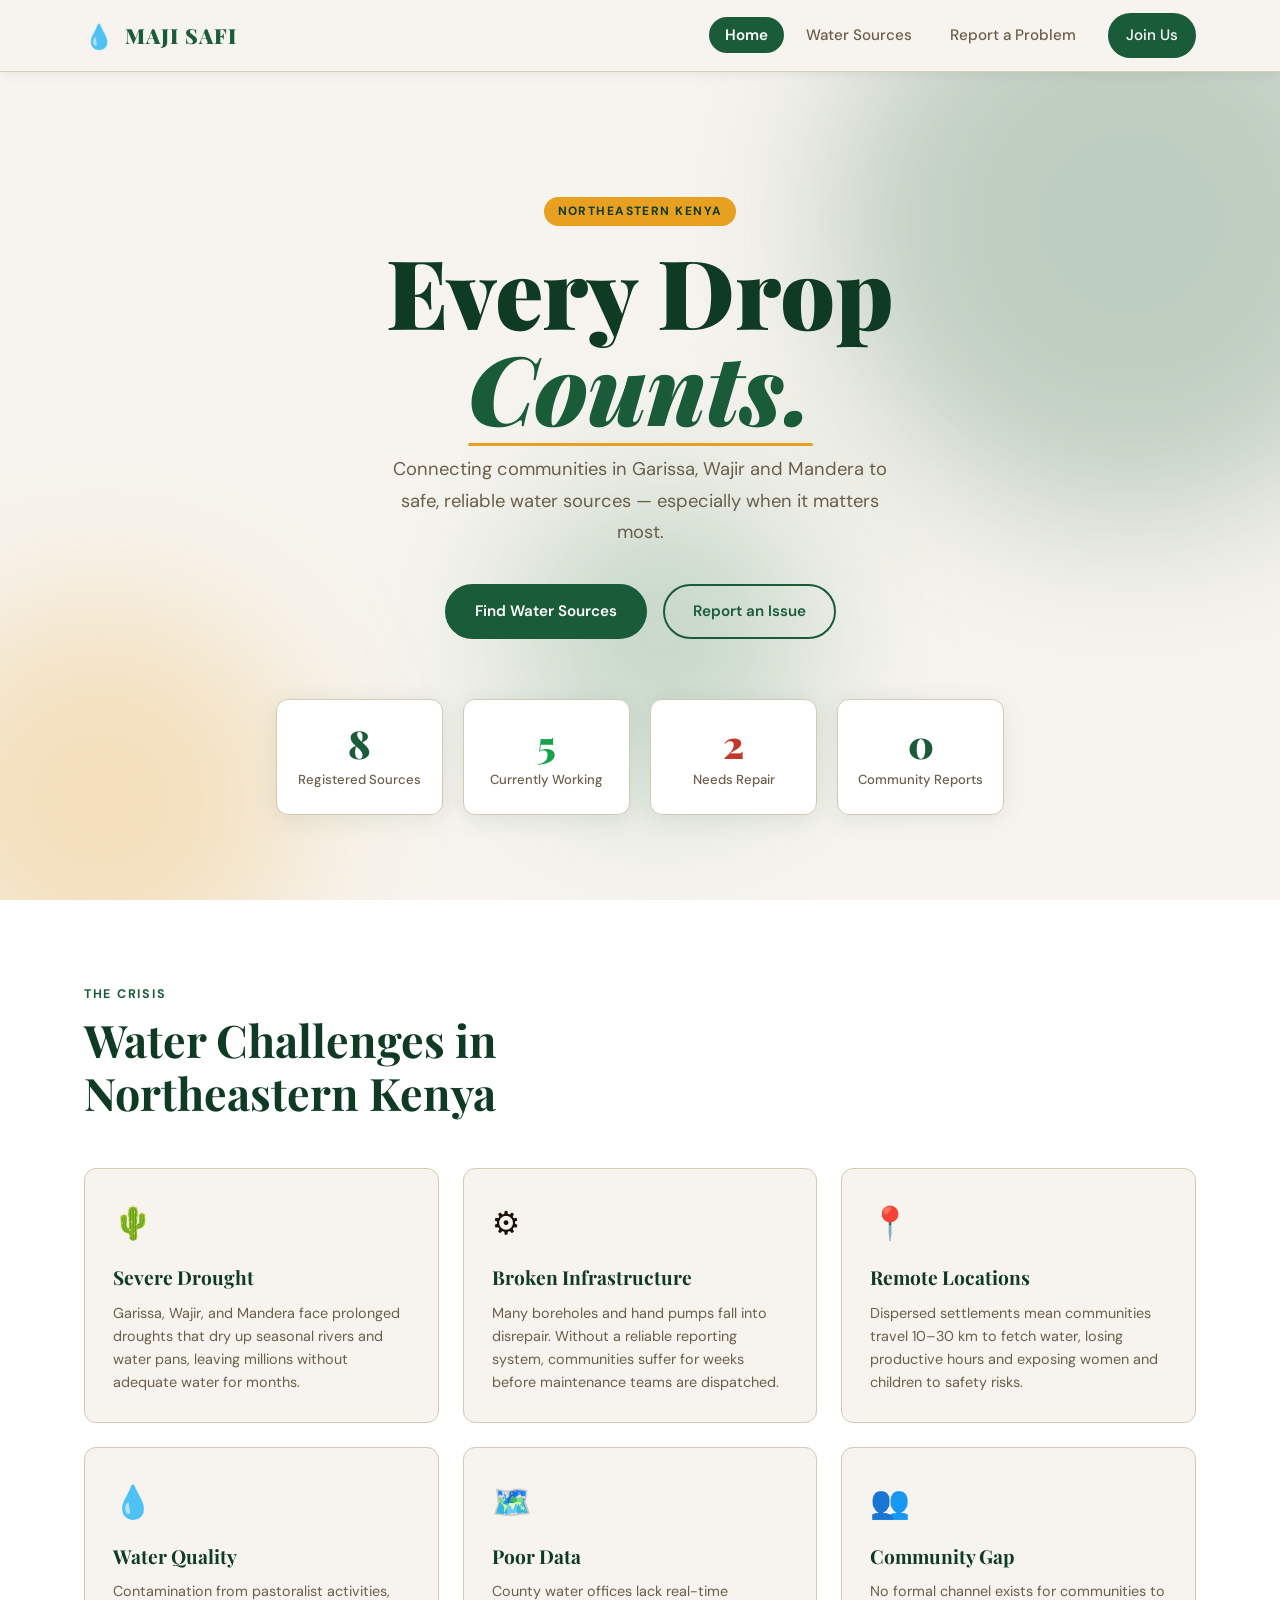
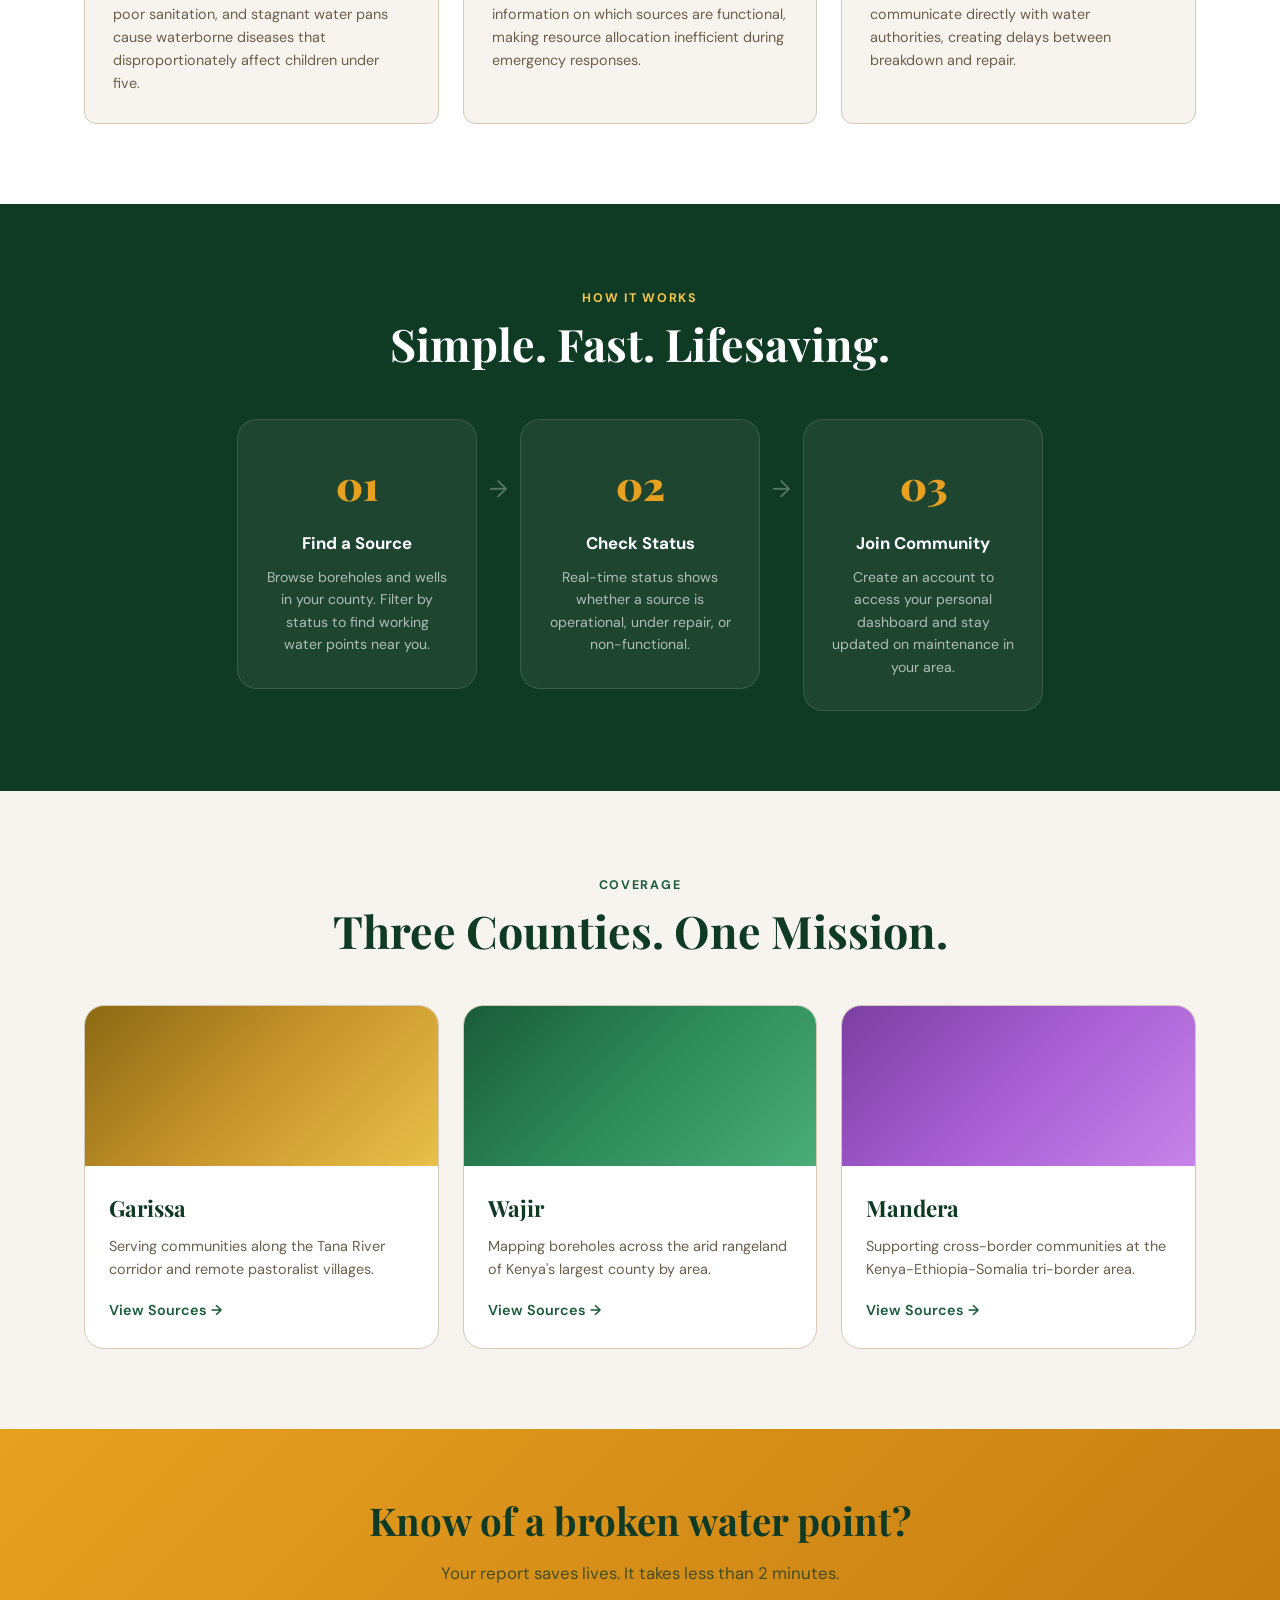
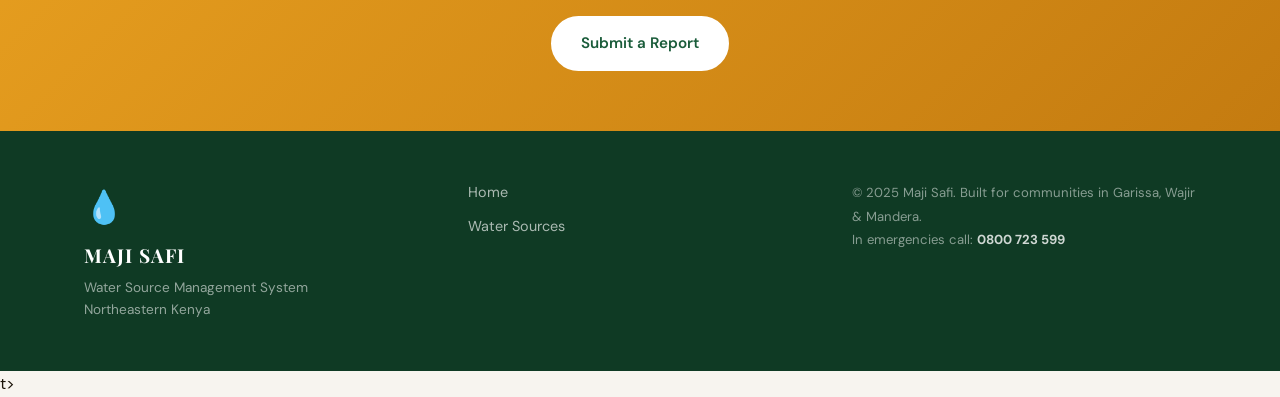
==== commit c629e255: "second commit" ====
--- a/index.html
+++ b/index.html
@@ -6,6 +6,7 @@
   <title>Maji Safi Water Source Management System</title>
   <link rel="stylesheet" href="/style.css" />
   <link href="https://fonts.googleapis.com/css2?family=Playfair+Display:wght@700;900&family=DM+Sans:wght@300;400;500;600&display=swap" rel="stylesheet"/>
+  <script src="auth.js"></script>
 </head>
 <body>
 
@@ -21,10 +22,9 @@
     </button>
     <ul class="nav-links" id="navLinks">
       <li><a href="index.html" class="active">Home</a></li>
-      <li><a href="/dashboard.html">dashboard</a></li>
       <li><a href="source.html">Water Sources</a></li>
-      <li><a href="report.html">Report Issue</a></li>
-      <li><a href="contact.html">Contact</a></li>
+      <li><a href="signup.html">Report Issue</a></li>
+      <!-- Dynamic links injected here -->
     </ul>
   </div>
 </nav>
@@ -40,9 +40,9 @@
     <span class="badge">Northeastern Kenya</span>
     <h1>Every Drop<br><em>Counts.</em></h1>
     <p class="hero-sub">Connecting communities in Garissa, Wajir and Mandera to safe, reliable water sources — especially when it matters most.</p>
-    <div class="hero-cta">
-      <a href="sources.html" class="btn btn-primary">Find Water Sources</a>
-      <a href="report.html" class="btn btn-outline">Report a Problem</a>
+    <div class="hero-cta" id="heroCta">
+      <a href="source.html" class="btn btn-primary">Find Water Sources</a>
+      <a href="signup.html" class="btn btn-outline">Join Us Now</a>
     </div>
   </div>
   <div class="hero-stats">
@@ -129,14 +129,8 @@
       <div class="step-arrow">→</div>
       <div class="step">
         <div class="step-num">03</div>
-        <h3>Report Issues</h3>
-        <p>Submit a report when a water point breaks down. Your report alerts the county water team immediately.</p>
-      </div>
-      <div class="step-arrow">→</div>
-      <div class="step">
-        <div class="step-num">04</div>
-        <h3>Get Help</h3>
-        <p>Maintenance teams respond to community reports and restore services as quickly as possible.</p>
+        <h3>Join Community</h3>
+        <p>Create an account to access your personal dashboard and stay updated on maintenance in your area.</p>
       </div>
     </div>
   </div>
@@ -150,7 +144,7 @@
       <h2>Three Counties. One Mission.</h2>
     </div>
     <div class="counties-grid">
-      <a href="sources.html?county=Garissa" class="county-card">
+      <a href="source.html?county=Garissa" class="county-card">
         <div class="county-visual garissa"></div>
         <div class="county-info">
           <h3>Garissa</h3>
@@ -158,7 +152,7 @@
           <span class="county-link">View Sources →</span>
         </div>
       </a>
-      <a href="sources.html?county=Wajir" class="county-card">
+      <a href="source.html?county=Wajir" class="county-card">
         <div class="county-visual wajir"></div>
         <div class="county-info">
           <h3>Wajir</h3>
@@ -166,7 +160,7 @@
           <span class="county-link">View Sources →</span>
         </div>
       </a>
-      <a href="sources.html?county=Mandera" class="county-card">
+      <a href="source.html?county=Mandera" class="county-card">
         <div class="county-visual mandera"></div>
         <div class="county-info">
           <h3>Mandera</h3>
@@ -183,7 +177,7 @@
   <div class="container">
     <h2>Know of a broken water point?</h2>
     <p>Your report saves lives. It takes less than 2 minutes.</p>
-    <a href="report.html" class="btn btn-white">Submit a Report</a>
+    <a href="signup.html" class="btn btn-white">Submit a Report</a>
   </div>
 </section>
 
@@ -191,15 +185,13 @@
 <footer class="footer">
   <div class="container footer-inner">
     <div class="footer-brand">
-      <span class="logo-drop"></span>
+      <span class="logo-drop">💧</span>
       <strong>MAJI SAFI</strong>
       <p>Water Source Management System<br>Northeastern Kenya</p>
     </div>
     <div class="footer-links">
       <a href="index.html">Home</a>
       <a href="source.html">Water Sources</a>
-      <a href="report.html">Report Issue</a>
-      <a href="contact.html">Contact</a>
     </div>
     <div class="footer-note">
       <p>© 2025 Maji Safi. Built for communities in Garissa, Wajir & Mandera.</p>
@@ -209,5 +201,47 @@
 </footer>
 
 <script src="main.js"></script>
+<script>
+  function updateNav() {
+    const navLinks = document.getElementById('navLinks');
+    const heroCta = document.getElementById('heroCta');
+    const session = getSession();
+    const currentPage = window.location.pathname.split('/').pop() || 'index.html';
+
+    if (session) {
+      const dashUrl = session.role === 'admin' ? 'admin/index.html' : 'dashboard.html';
+      
+      // On the home page, we only want to show the Logout button in the nav
+      navLinks.innerHTML = `
+        <li><button onclick="logout()" class="btn btn-outline btn-sm" style="margin-left:10px;">Logout</button></li>
+      `;
+
+      // Update Hero CTA to only show Dashboard link (removing Report link as requested)
+      if (heroCta) {
+        heroCta.innerHTML = `
+          <a href="${dashUrl}" class="btn btn-primary">Go to My Dashboard</a>
+        `;
+      }
+    } else {
+      // Guest Nav
+      navLinks.innerHTML = `
+        <li><a href="index.html" class="${currentPage === 'index.html' ? 'active' : ''}">Home</a></li>
+        <li><a href="source.html">Water Sources</a></li>
+        <li><a href="signup.html">Report a Problem</a></li>
+        <li style="display: flex; align-items: center; margin-left: 10px;">
+          <a href="signup.html" class="btn btn-primary btn-sm" style="color:white;">Join Us</a>
+        </li>
+      `;
+      // Guest Hero
+      heroCta.innerHTML = `
+        <a href="source.html" class="btn btn-primary">Find Water Sources</a>
+        <a href="signup.html" class="btn btn-outline">Report an Issue</a>
+      `;
+    }
+  }
+  document.addEventListener('DOMContentLoaded', updateNav);
+</script>
+</body>
+</html>t>
 </body>
 </html>
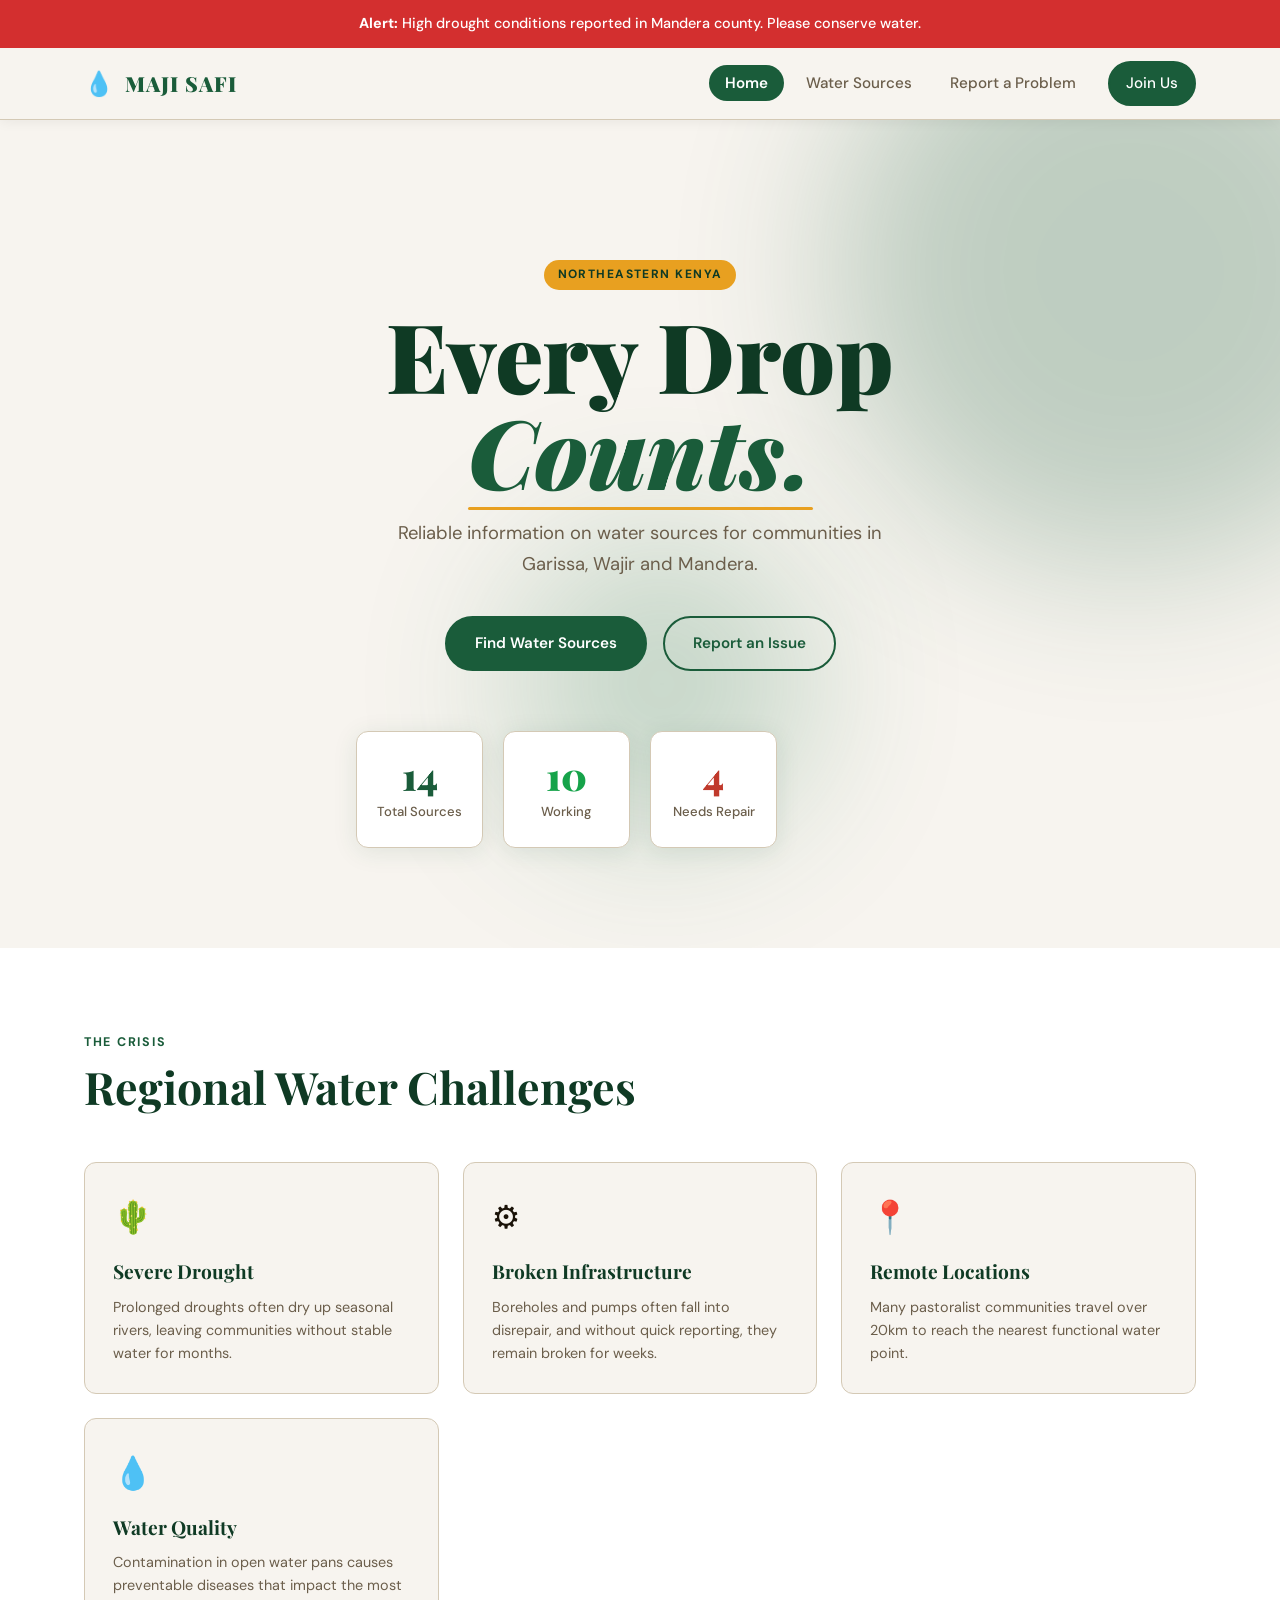
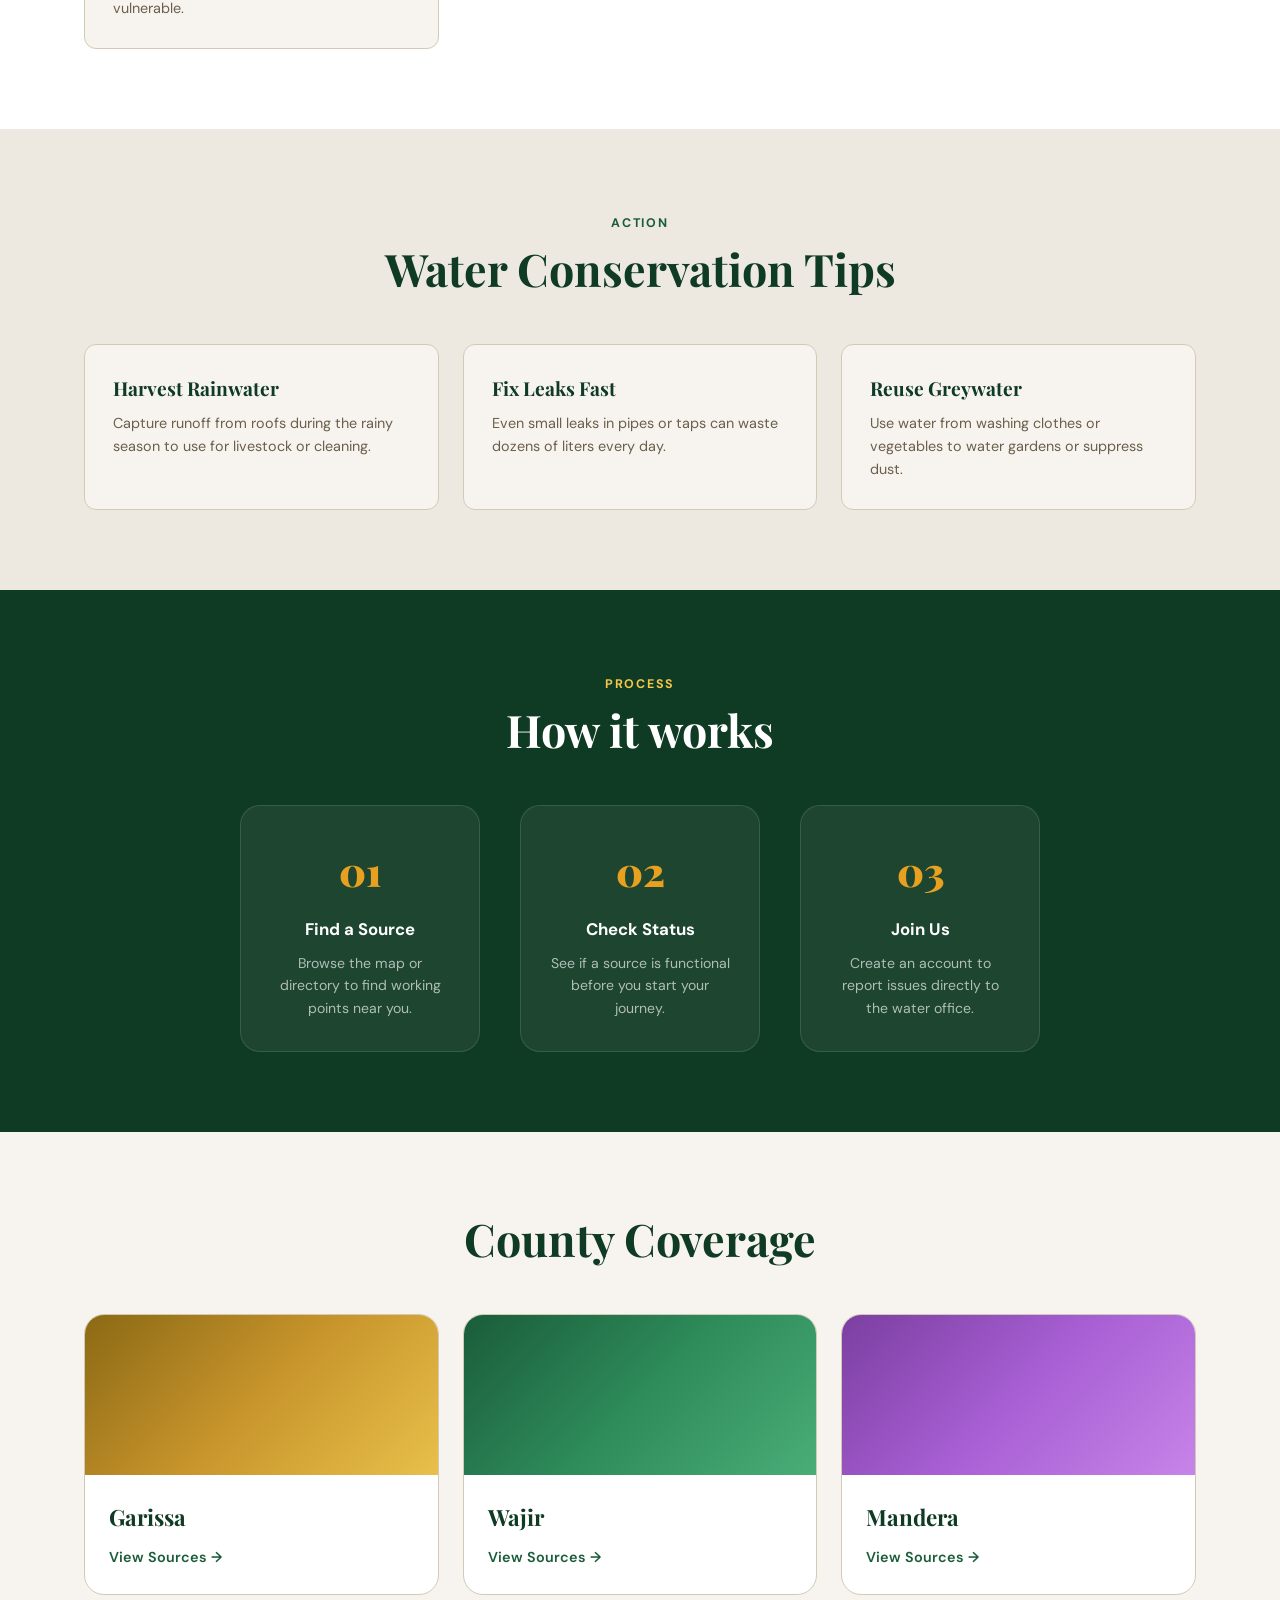
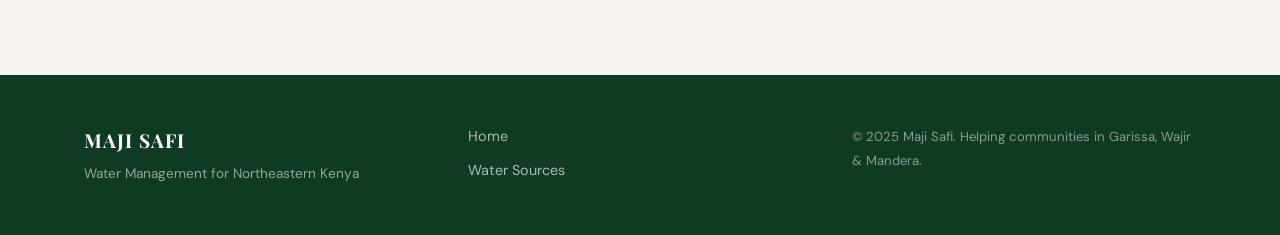
==== commit 186af29f: "fourth" ====
--- a/index.html
+++ b/index.html
@@ -3,14 +3,15 @@
 <head>
   <meta charset="UTF-8" />
   <meta name="viewport" content="width=device-width, initial-scale=1.0"/>
-  <title>Maji Safi Water Source Management System</title>
-  <link rel="stylesheet" href="/style.css" />
+  <title>Maji Safi - Water Management</title>
+  <link rel="stylesheet" href="style.css" />
   <link href="https://fonts.googleapis.com/css2?family=Playfair+Display:wght@700;900&family=DM+Sans:wght@300;400;500;600&display=swap" rel="stylesheet"/>
   <script src="auth.js"></script>
 </head>
 <body>
 
-<!-- NAV -->
+<div id="droughtAlert" style="display:none; padding: 12px; text-align: center; background: #f9a825; font-size: 0.9rem; font-weight: 500;"></div>
+
 <nav class="navbar">
   <div class="nav-inner">
     <a href="index.html" class="logo">
@@ -21,134 +22,130 @@
       <span></span><span></span><span></span>
     </button>
     <ul class="nav-links" id="navLinks">
-      <li><a href="index.html" class="active">Home</a></li>
-      <li><a href="source.html">Water Sources</a></li>
-      <li><a href="signup.html">Report Issue</a></li>
-      <!-- Dynamic links injected here -->
     </ul>
   </div>
 </nav>
 
-<!-- HERO -->
 <section class="hero">
   <div class="hero-bg">
     <div class="blob blob1"></div>
-    <div class="blob blob2"></div>
     <div class="blob blob3"></div>
   </div>
   <div class="hero-content">
     <span class="badge">Northeastern Kenya</span>
     <h1>Every Drop<br><em>Counts.</em></h1>
-    <p class="hero-sub">Connecting communities in Garissa, Wajir and Mandera to safe, reliable water sources — especially when it matters most.</p>
+    <p class="hero-sub">Reliable information on water sources for communities in Garissa, Wajir and Mandera.</p>
     <div class="hero-cta" id="heroCta">
       <a href="source.html" class="btn btn-primary">Find Water Sources</a>
-      <a href="signup.html" class="btn btn-outline">Join Us Now</a>
+      <a href="signup.html" class="btn btn-outline">Join Us</a>
     </div>
   </div>
   <div class="hero-stats">
     <div class="stat-card">
       <span class="stat-num" id="totalSources">48</span>
-      <span class="stat-label">Registered Sources</span>
+      <span class="stat-label">Total Sources</span>
     </div>
     <div class="stat-card">
       <span class="stat-num working" id="workingSources">34</span>
-      <span class="stat-label">Currently Working</span>
+      <span class="stat-label">Working</span>
     </div>
     <div class="stat-card">
       <span class="stat-num broken" id="brokenSources">14</span>
       <span class="stat-label">Needs Repair</span>
     </div>
-    <div class="stat-card">
-      <span class="stat-num" id="reportsCount">0</span>
-      <span class="stat-label">Community Reports</span>
-    </div>
   </div>
 </section>
 
-<!-- CHALLENGES -->
 <section class="section challenges-section">
   <div class="container">
     <div class="section-header">
       <span class="section-tag">The Crisis</span>
-      <h2>Water Challenges in<br>Northeastern Kenya</h2>
+      <h2>Regional Water Challenges</h2>
     </div>
     <div class="challenges-grid">
       <div class="challenge-card">
         <div class="challenge-icon">🌵</div>
         <h3>Severe Drought</h3>
-        <p>Garissa, Wajir, and Mandera face prolonged droughts that dry up seasonal rivers and water pans, leaving millions without adequate water for months.</p>
+        <p>Prolonged droughts often dry up seasonal rivers, leaving communities without stable water for months.</p>
       </div>
       <div class="challenge-card">
         <div class="challenge-icon">⚙️</div>
         <h3>Broken Infrastructure</h3>
-        <p>Many boreholes and hand pumps fall into disrepair. Without a reliable reporting system, communities suffer for weeks before maintenance teams are dispatched.</p>
+        <p>Boreholes and pumps often fall into disrepair, and without quick reporting, they remain broken for weeks.</p>
       </div>
       <div class="challenge-card">
         <div class="challenge-icon">📍</div>
         <h3>Remote Locations</h3>
-        <p>Dispersed settlements mean communities travel 10–30 km to fetch water, losing productive hours and exposing women and children to safety risks.</p>
+        <p>Many pastoralist communities travel over 20km to reach the nearest functional water point.</p>
       </div>
       <div class="challenge-card">
         <div class="challenge-icon">💧</div>
         <h3>Water Quality</h3>
-        <p>Contamination from pastoralist activities, poor sanitation, and stagnant water pans cause waterborne diseases that disproportionately affect children under five.</p>
-      </div>
-      <div class="challenge-card">
-        <div class="challenge-icon">🗺️</div>
-        <h3>Poor Data</h3>
-        <p>County water offices lack real-time information on which sources are functional, making resource allocation inefficient during emergency responses.</p>
-      </div>
-      <div class="challenge-card">
-        <div class="challenge-icon">👥</div>
-        <h3>Community Gap</h3>
-        <p>No formal channel exists for communities to communicate directly with water authorities, creating delays between breakdown and repair.</p>
+        <p>Contamination in open water pans causes preventable diseases that impact the most vulnerable.</p>
       </div>
     </div>
   </div>
 </section>
 
-<!-- HOW IT WORKS -->
-<section class="section how-section">
+<section class="section" style="background: var(--surface2);">
   <div class="container">
     <div class="section-header center">
-      <span class="section-tag">How It Works</span>
-      <h2>Simple. Fast. Lifesaving.</h2>
+      <span class="section-tag">Action</span>
+      <h2>Water Conservation Tips</h2>
     </div>
-    <div class="steps">
-      <div class="step">
-        <div class="step-num">01</div>
-        <h3>Find a Source</h3>
-        <p>Browse boreholes and wells in your county. Filter by status to find working water points near you.</p>
+    <div class="challenges-grid">
+      <div class="challenge-card">
+        <h3>Harvest Rainwater</h3>
+        <p>Capture runoff from roofs during the rainy season to use for livestock or cleaning.</p>
       </div>
-      <div class="step-arrow">→</div>
-      <div class="step">
-        <div class="step-num">02</div>
-        <h3>Check Status</h3>
-        <p>Real-time status shows whether a source is operational, under repair, or non-functional.</p>
+      <div class="challenge-card">
+        <h3>Fix Leaks Fast</h3>
+        <p>Even small leaks in pipes or taps can waste dozens of liters every day.</p>
       </div>
-      <div class="step-arrow">→</div>
-      <div class="step">
-        <div class="step-num">03</div>
-        <h3>Join Community</h3>
-        <p>Create an account to access your personal dashboard and stay updated on maintenance in your area.</p>
+      <div class="challenge-card">
+        <h3>Reuse Greywater</h3>
+        <p>Use water from washing clothes or vegetables to water gardens or suppress dust.</p>
       </div>
     </div>
   </div>
 </section>
 
-<!-- COUNTIES -->
+<section class="section how-section">
+  <div class="container">
+    <div class="section-header center">
+      <span class="section-tag">Process</span>
+      <h2>How it works</h2>
+    </div>
+    <div class="steps" style="justify-content: center; gap: 40px;">
+      <div class="step">
+        <div class="step-num">01</div>
+        <h3>Find a Source</h3>
+        <p>Browse the map or directory to find working points near you.</p>
+      </div>
+      <div class="step">
+        <div class="step-num">02</div>
+        <h3>Check Status</h3>
+        <p>See if a source is functional before you start your journey.</p>
+      </div>
+      <div class="step">
+        <div class="step-num">03</div>
+        <h3>Join Us</h3>
+        <p>Create an account to report issues directly to the water office.</p>
+      </div>
+    </div>
+  </div>
+</section>
+
 <section class="section counties-section">
   <div class="container">
     <div class="section-header center">
-      <span class="section-tag">Coverage</span>
-      <h2>Three Counties. One Mission.</h2>
+      <h2>County Coverage</h2>
     </div>
     <div class="counties-grid">
       <a href="source.html?county=Garissa" class="county-card">
         <div class="county-visual garissa"></div>
         <div class="county-info">
           <h3>Garissa</h3>
-          <p>Serving communities along the Tana River corridor and remote pastoralist villages.</p>
           <span class="county-link">View Sources →</span>
         </div>
       </a>
@@ -156,7 +153,6 @@
         <div class="county-visual wajir"></div>
         <div class="county-info">
           <h3>Wajir</h3>
-          <p>Mapping boreholes across the arid rangeland of Kenya's largest county by area.</p>
           <span class="county-link">View Sources →</span>
         </div>
       </a>
@@ -164,7 +160,6 @@
         <div class="county-visual mandera"></div>
         <div class="county-info">
           <h3>Mandera</h3>
-          <p>Supporting cross-border communities at the Kenya-Ethiopia-Somalia tri-border area.</p>
           <span class="county-link">View Sources →</span>
         </div>
       </a>
@@ -172,76 +167,22 @@
   </div>
 </section>
 
-<!-- CTA BANNER -->
-<section class="cta-banner">
-  <div class="container">
-    <h2>Know of a broken water point?</h2>
-    <p>Your report saves lives. It takes less than 2 minutes.</p>
-    <a href="signup.html" class="btn btn-white">Submit a Report</a>
-  </div>
-</section>
-
-<!-- FOOTER -->
 <footer class="footer">
   <div class="container footer-inner">
     <div class="footer-brand">
-      <span class="logo-drop">💧</span>
       <strong>MAJI SAFI</strong>
-      <p>Water Source Management System<br>Northeastern Kenya</p>
+      <p>Water Management for Northeastern Kenya</p>
     </div>
     <div class="footer-links">
       <a href="index.html">Home</a>
       <a href="source.html">Water Sources</a>
     </div>
     <div class="footer-note">
-      <p>© 2025 Maji Safi. Built for communities in Garissa, Wajir & Mandera.</p>
-      <p>In emergencies call: <strong>0800 723 599</strong></p>
+      <p>© 2025 Maji Safi. Helping communities in Garissa, Wajir & Mandera.</p>
     </div>
   </div>
 </footer>
 
 <script src="main.js"></script>
-<script>
-  function updateNav() {
-    const navLinks = document.getElementById('navLinks');
-    const heroCta = document.getElementById('heroCta');
-    const session = getSession();
-    const currentPage = window.location.pathname.split('/').pop() || 'index.html';
-
-    if (session) {
-      const dashUrl = session.role === 'admin' ? 'admin/index.html' : 'dashboard.html';
-      
-      // On the home page, we only want to show the Logout button in the nav
-      navLinks.innerHTML = `
-        <li><button onclick="logout()" class="btn btn-outline btn-sm" style="margin-left:10px;">Logout</button></li>
-      `;
-
-      // Update Hero CTA to only show Dashboard link (removing Report link as requested)
-      if (heroCta) {
-        heroCta.innerHTML = `
-          <a href="${dashUrl}" class="btn btn-primary">Go to My Dashboard</a>
-        `;
-      }
-    } else {
-      // Guest Nav
-      navLinks.innerHTML = `
-        <li><a href="index.html" class="${currentPage === 'index.html' ? 'active' : ''}">Home</a></li>
-        <li><a href="source.html">Water Sources</a></li>
-        <li><a href="signup.html">Report a Problem</a></li>
-        <li style="display: flex; align-items: center; margin-left: 10px;">
-          <a href="signup.html" class="btn btn-primary btn-sm" style="color:white;">Join Us</a>
-        </li>
-      `;
-      // Guest Hero
-      heroCta.innerHTML = `
-        <a href="source.html" class="btn btn-primary">Find Water Sources</a>
-        <a href="signup.html" class="btn btn-outline">Report an Issue</a>
-      `;
-    }
-  }
-  document.addEventListener('DOMContentLoaded', updateNav);
-</script>
-</body>
-</html>t>
 </body>
 </html>
--- a/style.css
+++ b/style.css
@@ -1643,4 +1643,26 @@
   .modal-actions { 
     flex-direction: column;
  }
-}+}
+.user-welcome { background: var(--primary-dark); padding: 60px 0 40px; color: var(--white); }
+.user-welcome h1 { font-family: var(--font-display); font-size: 2.5rem; margin-bottom: 8px; }
+.user-welcome p { color: rgba(255,255,255,0.7); }
+.user-grid { display: grid; grid-template-columns: 1fr 350px; gap: 30px; margin-top: -30px; }
+.user-main-card { background: var(--white); border-radius: var(--radius-lg); padding: 30px; box-shadow: var(--shadow); border: 1px solid var(--border); }
+.user-side-card { background: var(--white); border-radius: var(--radius-lg); padding: 25px; box-shadow: var(--shadow); border: 1px solid var(--border); height: fit-content; }
+.card-title { font-family: var(--font-display); font-size: 1.3rem; color: var(--primary-dark); margin-bottom: 20px; display: flex; justify-content: space-between; align-items: center; }
+
+@media (max-width: 992px) {
+  .user-grid { grid-template-columns: 1fr; margin-top: 0; }
+}
+
+#droughtAlert {
+  z-index: 1000;
+  position: relative;
+}
+
+.alert-content {
+  max-width: 1160px;
+  margin: 0 auto;
+  padding: 0 24px;
+}
